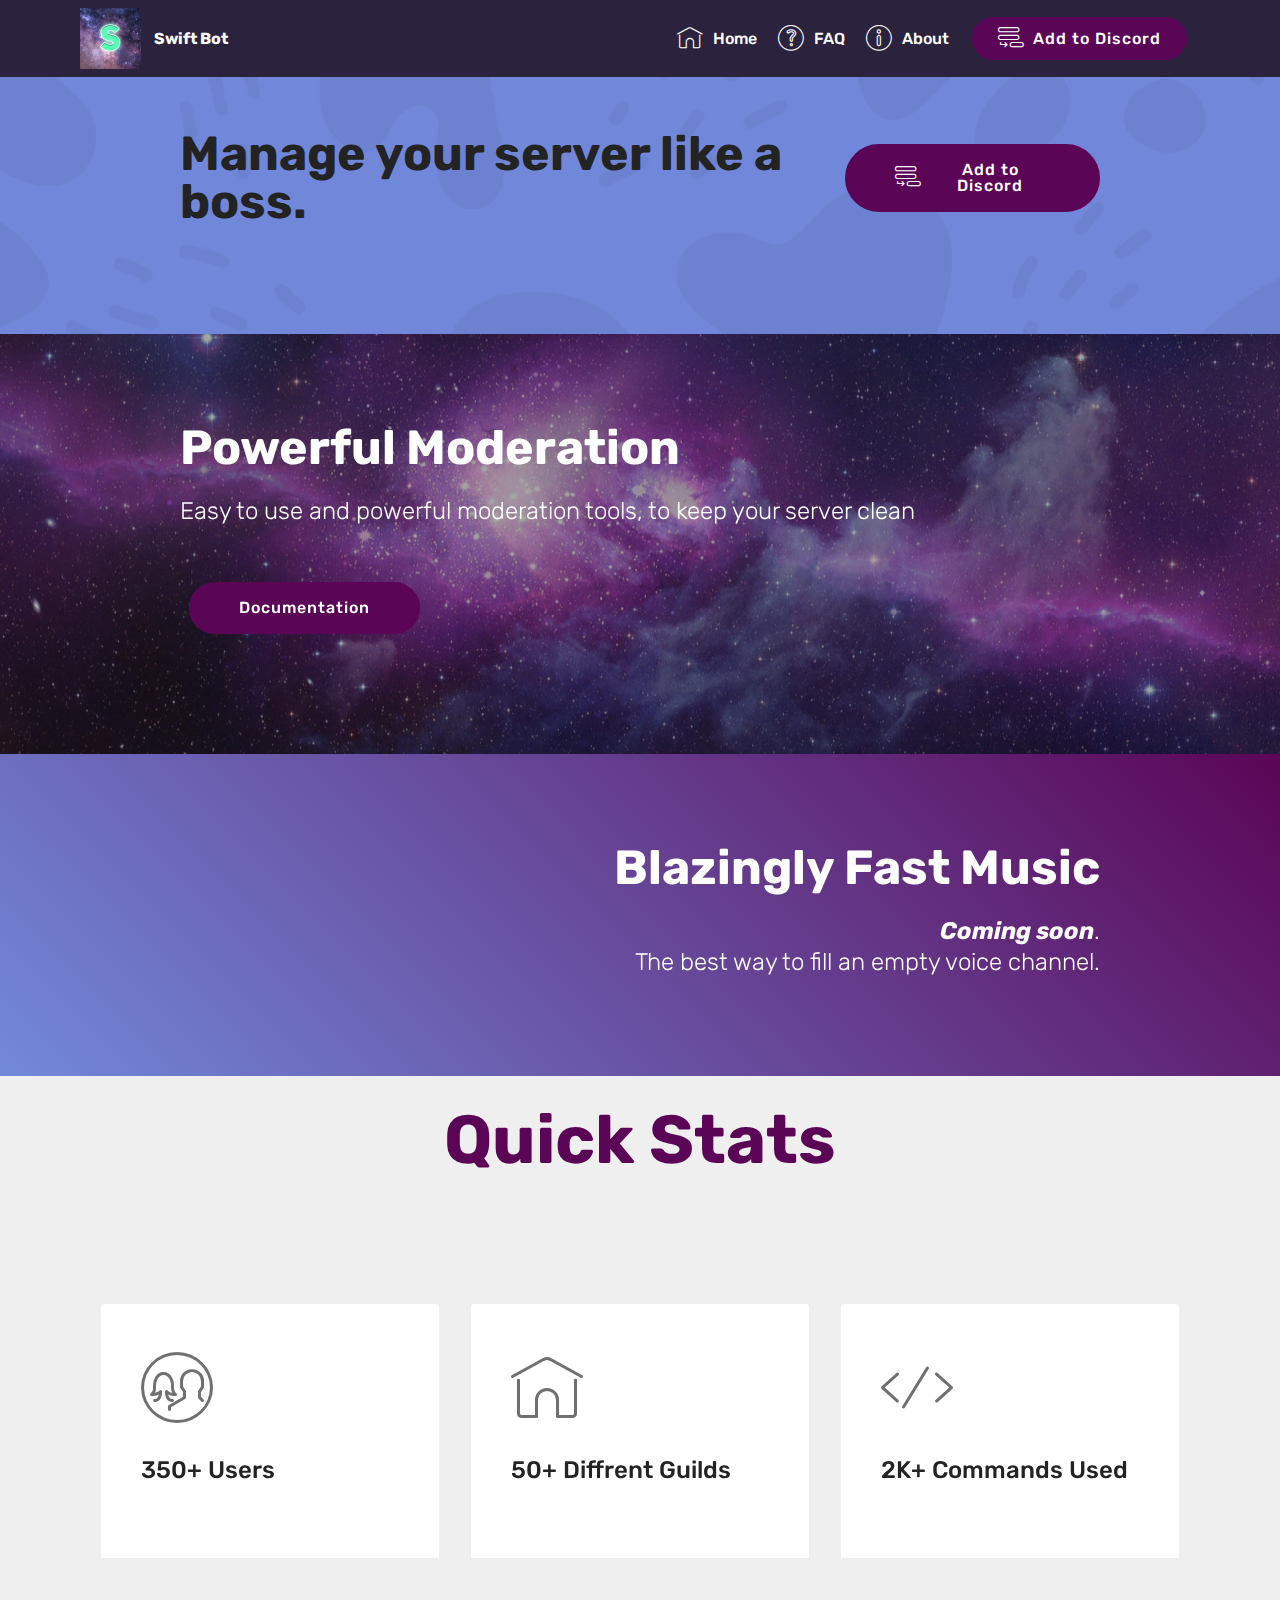
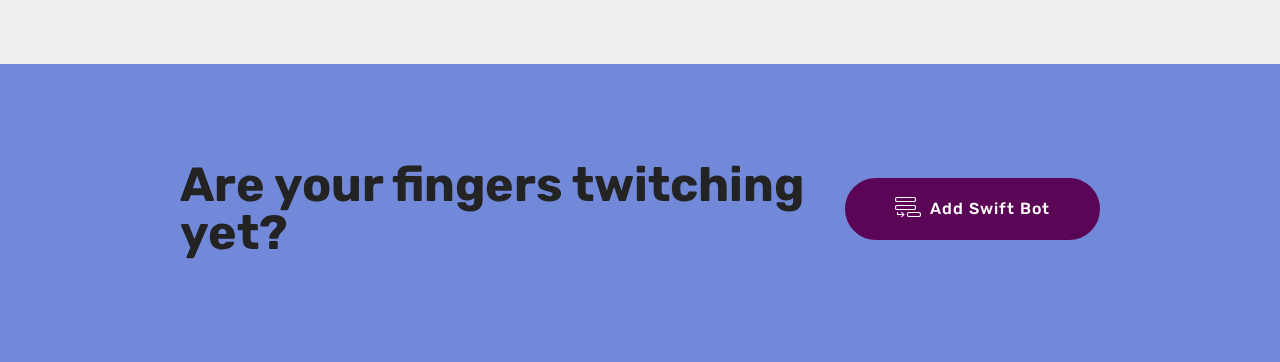
==== page1.html @ ef076cc4 "create github pages" ====
<!DOCTYPE html>
<html >
<head>
  <!-- Site made with Mobirise Website Builder v4.8.1, https://mobirise.com -->
  <meta charset="UTF-8">
  <meta http-equiv="X-UA-Compatible" content="IE=edge">
  <meta name="generator" content="Mobirise v4.8.1, mobirise.com">
  <meta name="viewport" content="width=device-width, initial-scale=1, minimum-scale=1">
  <link rel="shortcut icon" href="assets/images/swift-bot-logo-122x122.png" type="image/x-icon">
  <meta name="description" content="Site Builder Description">
  <title>About</title>
  <link rel="stylesheet" href="assets/web/assets/mobirise-icons/mobirise-icons.css">
  <link rel="stylesheet" href="assets/tether/tether.min.css">
  <link rel="stylesheet" href="assets/bootstrap/css/bootstrap.min.css">
  <link rel="stylesheet" href="assets/bootstrap/css/bootstrap-grid.min.css">
  <link rel="stylesheet" href="assets/bootstrap/css/bootstrap-reboot.min.css">
  <link rel="stylesheet" href="assets/dropdown/css/style.css">
  <link rel="stylesheet" href="assets/theme/css/style.css">
  <link rel="stylesheet" href="assets/mobirise/css/mbr-additional.css" type="text/css">
  
  
  
</head>
<body>
  <section class="menu cid-r30dPy1ShO" once="menu" id="menu1-6">

    

    <nav class="navbar navbar-expand beta-menu navbar-dropdown align-items-center navbar-fixed-top navbar-toggleable-sm">
        <button class="navbar-toggler navbar-toggler-right" type="button" data-toggle="collapse" data-target="#navbarSupportedContent" aria-controls="navbarSupportedContent" aria-expanded="false" aria-label="Toggle navigation">
            <div class="hamburger">
                <span></span>
                <span></span>
                <span></span>
                <span></span>
            </div>
        </button>
        <div class="menu-logo">
            <div class="navbar-brand">
                <span class="navbar-logo">
                    <a href="https://mobirise.com">
                         <img src="assets/images/swift-bot-logo-122x122.png" alt="Mobirise" title="" style="height: 3.8rem;">
                    </a>
                </span>
                <span class="navbar-caption-wrap"><a class="navbar-caption text-white display-4" href="https://mobirise.com">
                        Swift Bot</a></span>
            </div>
        </div>
        <div class="collapse navbar-collapse" id="navbarSupportedContent">
            <ul class="navbar-nav nav-dropdown" data-app-modern-menu="true"><li class="nav-item">
                    <a class="nav-link link text-white display-4" href="https://mobirise.com">
                        </a>
                </li>
                <li class="nav-item">
                    <a class="nav-link link text-white display-4" href="index.html"><span class="mbri-home mbr-iconfont mbr-iconfont-btn"></span>
                        
                        Home</a>
                </li><li class="nav-item"><a class="nav-link link text-white display-4" href="page2.html"><span class="mbri-question mbr-iconfont mbr-iconfont-btn"></span>FAQ</a></li><li class="nav-item"><a class="nav-link link text-white display-4" href="page1.html"><span class="mbri-info mbr-iconfont mbr-iconfont-btn"></span>About</a></li></ul>
            <div class="navbar-buttons mbr-section-btn"><a class="btn btn-sm btn-primary display-4" href="https://discordapp.com/api/oauth2/authorize?client_id=463547723296014337&permissions=8&scope=bot" target="_blank"><span class="mbri-add-submenu mbr-iconfont mbr-iconfont-btn"></span>
                    
                    Add to Discord</a></div>
        </div>
    </nav>
</section>

<section class="engine"><a href="https://mobiri.se/v">free html templates</a></section><section class="mbr-section info1 cid-r30l1NylQ8" id="info1-b">

    

    <div class="mbr-overlay" style="opacity: 0.3; background-color: rgb(114, 137, 218);">
    </div>
    <div class="container">
        <div class="row justify-content-center content-row">
            <div class="media-container-column title col-12 col-lg-7 col-md-6">
                
                <h2 class="align-left mbr-bold mbr-fonts-style display-2">
                    Manage your server like a boss.</h2>
            </div>
            <div class="media-container-column col-12 col-lg-3 col-md-4">
                <div class="mbr-section-btn align-right py-4"><a class="btn btn-primary display-4" href="https://mobirise.com"><span class="mbri-add-submenu mbr-iconfont mbr-iconfont-btn"></span>Add to Discord</a></div>
            </div>
        </div>
    </div>
</section>

<section class="mbr-section info3 cid-r30pvfXToL mbr-parallax-background" id="info3-c">

    

    <div class="mbr-overlay" style="opacity: 0.4; background-color: rgb(35, 35, 35);">
    </div>

    <div class="container">
        <div class="row justify-content-center">
            <div class="media-container-column title col-12 col-md-10">
                <h2 class="align-left mbr-bold mbr-white pb-3 mbr-fonts-style display-2">
                    Powerful Moderation</h2>
                <h3 class="mbr-section-subtitle align-left mbr-light mbr-white pb-3 mbr-fonts-style display-5">
                    Easy to use and powerful moderation tools, to keep your server clean</h3>
                
                <div class="mbr-section-btn align-left py-4"><a class="btn btn-primary display-4" href="https://mobirise.com">Documentation</a></div>
            </div>
        </div>
    </div>
</section>

<section class="mbr-section info2 cid-r30svWIpVz" id="info2-d">

    

    

    <div class="container">
        <div class="row main justify-content-center">
            <div class="media-container-column col-12 col-lg-3 col-md-4">
                
            </div>
            <div class="media-container-column title col-12 col-lg-7 col-md-6">
                <h2 class="align-right mbr-bold mbr-white pb-3 mbr-fonts-style display-2">Blazingly Fast Music</h2>
                <h3 class="mbr-section-subtitle align-right mbr-light mbr-white mbr-fonts-style display-5"><strong><em>
                    Coming soon</em></strong>.<br>The best way to fill an empty voice channel.</h3>
            </div>
        </div>
    </div>
</section>

<section class="mbr-section content5 cid-r30uJOJ1e0" id="content5-h">

    

    

    <div class="container">
        <div class="media-container-row">
            <div class="title col-12 col-md-8">
                <h2 class="align-center mbr-bold mbr-white pb-3 mbr-fonts-style display-1">
                    Quick Stats</h2>
                
                
                
            </div>
        </div>
    </div>
</section>

<section class="features6 cid-r30tSLEzQP" id="features6-f">
    
    

    
    <div class="container">
        <div class="media-container-row">

            <div class="card p-3 col-12 col-md-6 col-lg-4">
                <div class="card-img pb-3">
                    <span class="mbr-iconfont mbri-users"></span>
                </div>
                <div class="card-box">
                    <h4 class="card-title py-3 mbr-fonts-style display-5">350+ Users</h4>
                    
                </div>
            </div>

            <div class="card p-3 col-12 col-md-6 col-lg-4">
                <div class="card-img pb-3">
                    <span class="mbr-iconfont mbri-home"></span>
                </div>
                <div class="card-box">
                    <h4 class="card-title py-3 mbr-fonts-style display-5">50+ Diffrent Guilds</h4>
                    
                </div>
            </div>

            <div class="card p-3 col-12 col-md-6 col-lg-4">
                <div class="card-img pb-3">
                    <span class="mbr-iconfont mbri-code"></span>
                </div>
                <div class="card-box">
                    <h4 class="card-title py-3 mbr-fonts-style display-5">2K+ Commands Used</h4>
                    
                </div>
            </div>

            

        </div>

    </div>

</section>

<section class="mbr-section info1 cid-r30vgVQHKu" id="info1-i">

    

    
    <div class="container">
        <div class="row justify-content-center content-row">
            <div class="media-container-column title col-12 col-lg-7 col-md-6">
                
                <h2 class="align-left mbr-bold mbr-fonts-style display-2">Are your fingers twitching yet?</h2>
            </div>
            <div class="media-container-column col-12 col-lg-3 col-md-4">
                <div class="mbr-section-btn align-right py-4"><a class="btn btn-primary display-4" href="https://mobirise.com"><span class="mbri-add-submenu mbr-iconfont mbr-iconfont-btn"></span>Add Swift Bot</a></div>
            </div>
        </div>
    </div>
</section>


  <script src="assets/web/assets/jquery/jquery.min.js"></script>
  <script src="assets/popper/popper.min.js"></script>
  <script src="assets/tether/tether.min.js"></script>
  <script src="assets/bootstrap/js/bootstrap.min.js"></script>
  <script src="assets/smoothscroll/smooth-scroll.js"></script>
  <script src="assets/dropdown/js/script.min.js"></script>
  <script src="assets/touchswipe/jquery.touch-swipe.min.js"></script>
  <script src="assets/parallax/jarallax.min.js"></script>
  <script src="assets/theme/js/script.js"></script>
  
  
</body>
</html>
---- assets/web/assets/mobirise-icons/mobirise-icons.css ----
@font-face {
  font-family: 'MobiriseIcons';
  src:  url('mobirise-icons.eot?spat4u');
  src:  url('mobirise-icons.eot?spat4u#iefix') format('embedded-opentype'),
    url('mobirise-icons.ttf?spat4u') format('truetype'),
    url('mobirise-icons.woff?spat4u') format('woff'),
    url('mobirise-icons.svg?spat4u#MobiriseIcons') format('svg');
  font-weight: normal;
  font-style: normal;
}

[class^="mbri-"], [class*=" mbri-"] {
  /* use !important to prevent issues with browser extensions that change fonts */
  font-family: MobiriseIcons !important;
  speak: none;
  font-style: normal;
  font-weight: normal;
  font-variant: normal;
  text-transform: none;
  line-height: 1;

  /* Better Font Rendering =========== */
  -webkit-font-smoothing: antialiased;
  -moz-osx-font-smoothing: grayscale;
}

.mbri-add-submenu:before {
  content: "\e900";
}
.mbri-alert:before {
  content: "\e901";
}
.mbri-align-center:before {
  content: "\e902";
}
.mbri-align-justify:before {
  content: "\e903";
}
.mbri-align-left:before {
  content: "\e904";
}
.mbri-align-right:before {
  content: "\e905";
}
.mbri-android:before {
  content: "\e906";
}
.mbri-apple:before {
  content: "\e907";
}
.mbri-arrow-down:before {
  content: "\e908";
}
.mbri-arrow-next:before {
  content: "\e909";
}
.mbri-arrow-prev:before {
  content: "\e90a";
}
.mbri-arrow-up:before {
  content: "\e90b";
}
.mbri-bold:before {
  content: "\e90c";
}
.mbri-bookmark:before {
  content: "\e90d";
}
.mbri-bootstrap:before {
  content: "\e90e";
}
.mbri-briefcase:before {
  content: "\e90f";
}
.mbri-browse:before {
  content: "\e910";
}
.mbri-bulleted-list:before {
  content: "\e911";
}
.mbri-calendar:before {
  content: "\e912";
}
.mbri-camera:before {
  content: "\e913";
}
.mbri-cart-add:before {
  content: "\e914";
}
.mbri-cart-full:before {
  content: "\e915";
}
.mbri-cash:before {
  content: "\e916";
}
.mbri-change-style:before {
  content: "\e917";
}
.mbri-chat:before {
  content: "\e918";
}
.mbri-clock:before {
  content: "\e919";
}
.mbri-close:before {
  content: "\e91a";
}
.mbri-cloud:before {
  content: "\e91b";
}
.mbri-code:before {
  content: "\e91c";
}
.mbri-contact-form:before {
  content: "\e91d";
}
.mbri-credit-card:before {
  content: "\e91e";
}
.mbri-cursor-click:before {
  content: "\e91f";
}
.mbri-cust-feedback:before {
  content: "\e920";
}
.mbri-database:before {
  content: "\e921";
}
.mbri-delivery:before {
  content: "\e922";
}
.mbri-desktop:before {
  content: "\e923";
}
.mbri-devices:before {
  content: "\e924";
}
.mbri-down:before {
  content: "\e925";
}
.mbri-download:before {
  content: "\e989";
}
.mbri-drag-n-drop:before {
  content: "\e927";
}
.mbri-drag-n-drop2:before {
  content: "\e928";
}
.mbri-edit:before {
  content: "\e929";
}
.mbri-edit2:before {
  content: "\e92a";
}
.mbri-error:before {
  content: "\e92b";
}
.mbri-extension:before {
  content: "\e92c";
}
.mbri-features:before {
  content: "\e92d";
}
.mbri-file:before {
  content: "\e92e";
}
.mbri-flag:before {
  content: "\e92f";
}
.mbri-folder:before {
  content: "\e930";
}
.mbri-gift:before {
  content: "\e931";
}
.mbri-github:before {
  content: "\e932";
}
.mbri-globe:before {
  content: "\e933";
}
.mbri-globe-2:before {
  content: "\e934";
}
.mbri-growing-chart:before {
  content: "\e935";
}
.mbri-hearth:before {
  content: "\e936";
}
.mbri-help:before {
  content: "\e937";
}
.mbri-home:before {
  content: "\e938";
}
.mbri-hot-cup:before {
  content: "\e939";
}
.mbri-idea:before {
  content: "\e93a";
}
.mbri-image-gallery:before {
  content: "\e93b";
}
.mbri-image-slider:before {
  content: "\e93c";
}
.mbri-info:before {
  content: "\e93d";
}
.mbri-italic:before {
  content: "\e93e";
}
.mbri-key:before {
  content: "\e93f";
}
.mbri-laptop:before {
  content: "\e940";
}
.mbri-layers:before {
  content: "\e941";
}
.mbri-left-right:before {
  content: "\e942";
}
.mbri-left:before {
  content: "\e943";
}
.mbri-letter:before {
  content: "\e944";
}
.mbri-like:before {
  content: "\e945";
}
.mbri-link:before {
  content: "\e946";
}
.mbri-lock:before {
  content: "\e947";
}
.mbri-login:before {
  content: "\e948";
}
.mbri-logout:before {
  content: "\e949";
}
.mbri-magic-stick:before {
  content: "\e94a";
}
.mbri-map-pin:before {
  content: "\e94b";
}
.mbri-menu:before {
  content: "\e94c";
}
.mbri-mobile:before {
  content: "\e94d";
}
.mbri-mobile2:before {
  content: "\e94e";
}
.mbri-mobirise:before {
  content: "\e94f";
}
.mbri-more-horizontal:before {
  content: "\e950";
}
.mbri-more-vertical:before {
  content: "\e951";
}
.mbri-music:before {
  content: "\e952";
}
.mbri-new-file:before {
  content: "\e953";
}
.mbri-numbered-list:before {
  content: "\e954";
}
.mbri-opened-folder:before {
  content: "\e955";
}
.mbri-pages:before {
  content: "\e956";
}
.mbri-paper-plane:before {
  content: "\e957";
}
.mbri-paperclip:before {
  content: "\e958";
}
.mbri-photo:before {
  content: "\e959";
}
.mbri-photos:before {
  content: "\e95a";
}
.mbri-pin:before {
  content: "\e95b";
}
.mbri-play:before {
  content: "\e95c";
}
.mbri-plus:before {
  content: "\e95d";
}
.mbri-preview:before {
  content: "\e95e";
}
.mbri-print:before {
  content: "\e95f";
}
.mbri-protect:before {
  content: "\e960";
}
.mbri-question:before {
  content: "\e961";
}
.mbri-quote-left:before {
  content: "\e962";
}
.mbri-quote-right:before {
  content: "\e963";
}
.mbri-refresh:before {
  content: "\e964";
}
.mbri-responsive:before {
  content: "\e965";
}
.mbri-right:before {
  content: "\e966";
}
.mbri-rocket:before {
  content: "\e967";
}
.mbri-sad-face:before {
  content: "\e968";
}
.mbri-sale:before {
  content: "\e969";
}
.mbri-save:before {
  content: "\e96a";
}
.mbri-search:before {
  content: "\e96b";
}
.mbri-setting:before {
  content: "\e96c";
}
.mbri-setting2:before {
  content: "\e96d";
}
.mbri-setting3:before {
  content: "\e96e";
}
.mbri-share:before {
  content: "\e96f";
}
.mbri-shopping-bag:before {
  content: "\e970";
}
.mbri-shopping-basket:before {
  content: "\e971";
}
.mbri-shopping-cart:before {
  content: "\e972";
}
.mbri-sites:before {
  content: "\e973";
}
.mbri-smile-face:before {
  content: "\e974";
}
.mbri-speed:before {
  content: "\e975";
}
.mbri-star:before {
  content: "\e976";
}
.mbri-success:before {
  content: "\e977";
}
.mbri-sun:before {
  content: "\e978";
}
.mbri-sun2:before {
  content: "\e979";
}
.mbri-tablet:before {
  content: "\e97a";
}
.mbri-tablet-vertical:before {
  content: "\e97b";
}
.mbri-target:before {
  content: "\e97c";
}
.mbri-timer:before {
  content: "\e97d";
}
.mbri-to-ftp:before {
  content: "\e97e";
}
.mbri-to-local-drive:before {
  content: "\e97f";
}
.mbri-touch-swipe:before {
  content: "\e980";
}
.mbri-touch:before {
  content: "\e981";
}
.mbri-trash:before {
  content: "\e982";
}
.mbri-underline:before {
  content: "\e983";
}
.mbri-unlink:before {
  content: "\e984";
}
.mbri-unlock:before {
  content: "\e985";
}
.mbri-up-down:before {
  content: "\e986";
}
.mbri-up:before {
  content: "\e987";
}
.mbri-update:before {
  content: "\e988";
}
.mbri-upload:before {
 content: "\e926"; 
}
.mbri-user:before {
  content: "\e98a";
}
.mbri-user2:before {
  content: "\e98b";
}
.mbri-users:before {
  content: "\e98c";
}
.mbri-video:before {
  content: "\e98d";
}
.mbri-video-play:before {
  content: "\e98e";
}
.mbri-watch:before {
  content: "\e98f";
}
.mbri-website-theme:before {
  content: "\e990";
}
.mbri-wifi:before {
  content: "\e991";
}
.mbri-windows:before {
  content: "\e992";
}
.mbri-zoom-out:before {
  content: "\e993";
}
.mbri-redo:before {
  content: "\e994";
}
.mbri-undo:before {
  content: "\e995";
}
---- assets/dropdown/css/style.css ----
.navbar-dropdown {
  left: 0;
  padding: 0;
  position: absolute;
  right: 0;
  top: 0;
  transition: all 0.45s ease;
  z-index: 1030;
  background: #282828; }
  .navbar-dropdown .navbar-logo {
    margin-right: 0.8rem;
    transition: margin 0.3s ease-in-out;
    vertical-align: middle; }
    .navbar-dropdown .navbar-logo img {
      height: 3.125rem;
      transition: all 0.3s ease-in-out; }
    .navbar-dropdown .navbar-logo.mbr-iconfont {
      font-size: 3.125rem;
      line-height: 3.125rem; }
  .navbar-dropdown .navbar-caption {
    font-weight: 700;
    white-space: normal;
    vertical-align: -4px;
    line-height: 3.125rem !important; }
    .navbar-dropdown .navbar-caption, .navbar-dropdown .navbar-caption:hover {
      color: inherit;
      text-decoration: none; }
  .navbar-dropdown .mbr-iconfont + .navbar-caption {
    vertical-align: -1px; }
  .navbar-dropdown.navbar-fixed-top {
    position: fixed; }
  .navbar-dropdown .navbar-brand span {
    vertical-align: -4px; }
  .navbar-dropdown.bg-color.transparent {
    background: none; }
  .navbar-dropdown.navbar-short .navbar-brand {
    padding: 0.625rem 0; }
    .navbar-dropdown.navbar-short .navbar-brand span {
      vertical-align: -1px; }
  .navbar-dropdown.navbar-short .navbar-caption {
    line-height: 2.375rem !important;
    vertical-align: -2px; }
  .navbar-dropdown.navbar-short .navbar-logo {
    margin-right: 0.5rem; }
    .navbar-dropdown.navbar-short .navbar-logo img {
      height: 2.375rem; }
    .navbar-dropdown.navbar-short .navbar-logo.mbr-iconfont {
      font-size: 2.375rem;
      line-height: 2.375rem; }
  .navbar-dropdown.navbar-short .mbr-table-cell {
    height: 3.625rem; }
  .navbar-dropdown .navbar-close {
    left: 0.6875rem;
    position: fixed;
    top: 0.75rem;
    z-index: 1000; }
  .navbar-dropdown .hamburger-icon {
    content: "";
    display: inline-block;
    vertical-align: middle;
    width: 16px;
    -webkit-box-shadow: 0 -6px 0 1px #282828,0 0 0 1px #282828,0 6px 0 1px #282828;
    -moz-box-shadow: 0 -6px 0 1px #282828,0 0 0 1px #282828,0 6px 0 1px #282828;
    box-shadow: 0 -6px 0 1px #282828,0 0 0 1px #282828,0 6px 0 1px #282828; }

.dropdown-menu .dropdown-toggle[data-toggle="dropdown-submenu"]::after {
  border-bottom: 0.35em solid transparent;
  border-left: 0.35em solid;
  border-right: 0;
  border-top: 0.35em solid transparent;
  margin-left: 0.3rem; }

.dropdown-menu .dropdown-item:focus {
  outline: 0; }

.nav-dropdown {
  font-size: 0.75rem;
  font-weight: 500;
  height: auto !important; }
  .nav-dropdown .nav-btn {
    padding-left: 1rem; }
  .nav-dropdown .link {
    margin: .667em 1.667em;
    font-weight: 500;
    padding: 0;
    transition: color .2s ease-in-out; }
    .nav-dropdown .link.dropdown-toggle {
      margin-right: 2.583em; }
      .nav-dropdown .link.dropdown-toggle::after {
        margin-left: .25rem;
        border-top: 0.35em solid;
        border-right: 0.35em solid transparent;
        border-left: 0.35em solid transparent;
        border-bottom: 0; }
      .nav-dropdown .link.dropdown-toggle[aria-expanded="true"] {
        margin: 0;
        padding: 0.667em 3.263em  0.667em 1.667em; }
  .nav-dropdown .link::after,
  .nav-dropdown .dropdown-item::after {
    color: inherit; }
  .nav-dropdown .btn {
    font-size: 0.75rem;
    font-weight: 700;
    letter-spacing: 0;
    margin-bottom: 0;
    padding-left: 1.25rem;
    padding-right: 1.25rem; }
  .nav-dropdown .dropdown-menu {
    border-radius: 0;
    border: 0;
    left: 0;
    margin: 0;
    padding-bottom: 1.25rem;
    padding-top: 1.25rem;
    position: relative; }
  .nav-dropdown .dropdown-submenu {
    margin-left: 0.125rem;
    top: 0; }
  .nav-dropdown .dropdown-item {
    font-weight: 500;
    line-height: 2;
    padding: 0.3846em 4.615em 0.3846em 1.5385em;
    position: relative;
    transition: color .2s ease-in-out, background-color .2s ease-in-out; }
    .nav-dropdown .dropdown-item::after {
      margin-top: -0.3077em;
      position: absolute;
      right: 1.1538em;
      top: 50%; }
    .nav-dropdown .dropdown-item:focus, .nav-dropdown .dropdown-item:hover {
      background: none; }

@media (max-width: 767px) {
  .nav-dropdown.navbar-toggleable-sm {
    bottom: 0;
    display: none;
    left: 0;
    overflow-x: hidden;
    position: fixed;
    top: 0;
    transform: translateX(-100%);
    -ms-transform: translateX(-100%);
    -webkit-transform: translateX(-100%);
    width: 18.75rem;
    z-index: 999; } }
.nav-dropdown.navbar-toggleable-xl {
  bottom: 0;
  display: none;
  left: 0;
  overflow-x: hidden;
  position: fixed;
  top: 0;
  transform: translateX(-100%);
  -ms-transform: translateX(-100%);
  -webkit-transform: translateX(-100%);
  width: 18.75rem;
  z-index: 999; }

.nav-dropdown-sm {
  display: block !important;
  overflow-x: hidden;
  overflow: auto;
  padding-top: 3.875rem; }
  .nav-dropdown-sm::after {
    content: "";
    display: block;
    height: 3rem;
    width: 100%; }
  .nav-dropdown-sm.collapse.in ~ .navbar-close {
    display: block !important; }
  .nav-dropdown-sm.collapsing, .nav-dropdown-sm.collapse.in {
    transform: translateX(0);
    -ms-transform: translateX(0);
    -webkit-transform: translateX(0);
    transition: all 0.25s ease-out;
    -webkit-transition: all 0.25s ease-out;
    background: #282828; }
  .nav-dropdown-sm.collapsing[aria-expanded="false"] {
    transform: translateX(-100%);
    -ms-transform: translateX(-100%);
    -webkit-transform: translateX(-100%); }
  .nav-dropdown-sm .nav-item {
    display: block;
    margin-left: 0 !important;
    padding-left: 0; }
  .nav-dropdown-sm .link,
  .nav-dropdown-sm .dropdown-item {
    border-top: 1px dotted rgba(255, 255, 255, 0.1);
    font-size: 0.8125rem;
    line-height: 1.6;
    margin: 0 !important;
    padding: 0.875rem 2.4rem 0.875rem 1.5625rem !important;
    position: relative;
    white-space: normal; }
    .nav-dropdown-sm .link:focus, .nav-dropdown-sm .link:hover,
    .nav-dropdown-sm .dropdown-item:focus,
    .nav-dropdown-sm .dropdown-item:hover {
      background: rgba(0, 0, 0, 0.2) !important;
      color: #c0a375; }
  .nav-dropdown-sm .nav-btn {
    position: relative;
    padding: 1.5625rem 1.5625rem 0 1.5625rem; }
    .nav-dropdown-sm .nav-btn::before {
      border-top: 1px dotted rgba(255, 255, 255, 0.1);
      content: "";
      left: 0;
      position: absolute;
      top: 0;
      width: 100%; }
    .nav-dropdown-sm .nav-btn + .nav-btn {
      padding-top: 0.625rem; }
      .nav-dropdown-sm .nav-btn + .nav-btn::before {
        display: none; }
  .nav-dropdown-sm .btn {
    padding: 0.625rem 0; }
  .nav-dropdown-sm .dropdown-toggle[data-toggle="dropdown-submenu"]::after {
    margin-left: .25rem;
    border-top: 0.35em solid;
    border-right: 0.35em solid transparent;
    border-left: 0.35em solid transparent;
    border-bottom: 0; }
  .nav-dropdown-sm .dropdown-toggle[data-toggle="dropdown-submenu"][aria-expanded="true"]::after {
    border-top: 0;
    border-right: 0.35em solid transparent;
    border-left: 0.35em solid transparent;
    border-bottom: 0.35em solid; }
  .nav-dropdown-sm .dropdown-menu {
    margin: 0;
    padding: 0;
    position: relative;
    top: 0;
    left: 0;
    width: 100%;
    border: 0;
    float: none;
    border-radius: 0;
    background: none; }
  .nav-dropdown-sm .dropdown-submenu {
    left: 100%;
    margin-left: 0.125rem;
    margin-top: -1.25rem;
    top: 0; }

.navbar-toggleable-sm .nav-dropdown .dropdown-menu {
  position: absolute; }

.navbar-toggleable-sm .nav-dropdown .dropdown-submenu {
  left: 100%;
  margin-left: 0.125rem;
  margin-top: -1.25rem;
  top: 0; }

.navbar-toggleable-sm.opened .nav-dropdown .dropdown-menu {
  position: relative; }

.navbar-toggleable-sm.opened .nav-dropdown .dropdown-submenu {
  left: 0;
  margin-left: 00rem;
  margin-top: 0rem;
  top: 0; }

.is-builder .nav-dropdown.collapsing {
  transition: none !important; }

/*# sourceMappingURL=style.css.map */
---- assets/theme/css/style.css ----
/*!
 * Mobirise v4 theme (https://mobirise.com/)
 * Copyright 2017 Mobirise
 */
section {
  background-color: #eeeeee; }

section,
.container,
.container-fluid {
  position: relative;
  word-wrap: break-word; }

a.mbr-iconfont:hover {
  text-decoration: none; }

.article .lead p, .article .lead ul, .article .lead ol, .article .lead pre, .article .lead blockquote {
  margin-bottom: 0; }

a {
  font-style: normal;
  font-weight: 400;
  cursor: pointer; }
  a, a:hover {
    text-decoration: none; }

figure {
  margin-bottom: 0; }

body {
  color: #232323; }

h1, h2, h3, h4, h5, h6,
.h1, .h2, .h3, .h4, .h5, .h6,
.display-1, .display-2, .display-3, .display-4 {
  line-height: 1;
  word-break: break-word;
  word-wrap: break-word; }

b, strong {
  font-weight: bold; }

blockquote {
  padding: 10px 0 10px 20px;
  position: relative;
  border-left: 2px solid;
  border-color: #ff3366; }

input:-webkit-autofill, input:-webkit-autofill:hover, input:-webkit-autofill:focus, input:-webkit-autofill:active {
  transition-delay: 9999s;
  transition-property: background-color, color; }

textarea[type="hidden"] {
  display: none; }

body {
  position: relative; }

section {
  background-position: 50% 50%;
  background-repeat: no-repeat;
  background-size: cover; }
  section .mbr-background-video,
  section .mbr-background-video-preview {
    position: absolute;
    bottom: 0;
    left: 0;
    right: 0;
    top: 0; }

.hidden {
  visibility: hidden; }

.mbr-z-index20 {
  z-index: 20; }

/*! Base colors */
.mbr-white {
  color: #ffffff; }

.mbr-black {
  color: #000000; }

.mbr-bg-white {
  background-color: #ffffff; }

.mbr-bg-black {
  background-color: #000000; }

/*! Text-aligns */
.align-left {
  text-align: left; }

.align-center {
  text-align: center; }

.align-right {
  text-align: right; }

@media (max-width: 767px) {
  .align-left, .align-center, .align-right, .mbr-section-btn, .mbr-section-title {
    text-align: center; } }
/*! Font-weight  */
.mbr-light {
  font-weight: 300; }

.mbr-regular {
  font-weight: 400; }

.mbr-semibold {
  font-weight: 500; }

.mbr-bold {
  font-weight: 700; }

/*! Media  */
.media-size-item {
  -webkit-flex: 1 1 auto;
  -moz-flex: 1 1 auto;
  -ms-flex: 1 1 auto;
  -o-flex: 1 1 auto;
  flex: 1 1 auto; }

.media-content {
  -webkit-flex-basis: 100%;
  flex-basis: 100%; }

.media-container-row {
  display: -ms-flexbox;
  display: -webkit-flex;
  display: flex;
  -webkit-flex-direction: row;
  -ms-flex-direction: row;
  flex-direction: row;
  -webkit-flex-wrap: wrap;
  -ms-flex-wrap: wrap;
  flex-wrap: wrap;
  -webkit-justify-content: center;
  -ms-flex-pack: center;
  justify-content: center;
  -webkit-align-content: center;
  -ms-flex-line-pack: center;
  align-content: center;
  -webkit-align-items: start;
  -ms-flex-align: start;
  align-items: start; }
  .media-container-row .media-size-item {
    width: 400px; }

.media-container-column {
  display: -ms-flexbox;
  display: -webkit-flex;
  display: flex;
  -webkit-flex-direction: column;
  -ms-flex-direction: column;
  flex-direction: column;
  -webkit-flex-wrap: wrap;
  -ms-flex-wrap: wrap;
  flex-wrap: wrap;
  -webkit-justify-content: center;
  -ms-flex-pack: center;
  justify-content: center;
  -webkit-align-content: center;
  -ms-flex-line-pack: center;
  align-content: center;
  -webkit-align-items: stretch;
  -ms-flex-align: stretch;
  align-items: stretch; }
  .media-container-column > * {
    width: 100%; }

@media (min-width: 992px) {
  .media-container-row {
    -webkit-flex-wrap: nowrap;
    -ms-flex-wrap: nowrap;
    flex-wrap: nowrap; } }
figure {
  overflow: hidden; }

figure[mbr-media-size] {
  transition: width 0.1s; }

.mbr-figure img, .mbr-figure iframe {
  display: block;
  width: 100%; }

.card {
  background-color: transparent;
  border: none; }

.card-img {
  text-align: center;
  flex-shrink: 0; }

.media {
  max-width: 100%;
  margin: 0 auto; }

.mbr-figure {
  -ms-flex-item-align: center;
  -ms-grid-row-align: center;
  -webkit-align-self: center;
  align-self: center; }

.media-container > div {
  max-width: 100%; }

.mbr-figure img, .card-img img {
  width: 100%; }

@media (max-width: 991px) {
  .media-size-item {
    width: auto !important; }

  .media {
    width: auto; }

  .mbr-figure {
    width: 100% !important; } }
/*! Buttons */
.mbr-section-btn {
  margin-left: -.25rem;
  margin-right: -.25rem;
  font-size: 0; }

nav .mbr-section-btn {
  margin-left: 0rem;
  margin-right: 0rem; }

/*! Btn icon margin */
.btn .mbr-iconfont, .btn.btn-sm .mbr-iconfont {
  cursor: pointer;
  margin-right: 0.5rem; }

.btn.btn-md .mbr-iconfont, .btn.btn-md .mbr-iconfont {
  margin-right: 0.8rem; }

.mbr-regular {
  font-weight: 400; }

.mbr-semibold {
  font-weight: 500; }

.mbr-bold {
  font-weight: 700; }

[type="submit"] {
  -webkit-appearance: none; }

/*! Full-screen */
.mbr-fullscreen .mbr-overlay {
  min-height: 100vh; }

.mbr-fullscreen {
  display: flex;
  display: -webkit-flex;
  display: -moz-flex;
  display: -ms-flex;
  display: -o-flex;
  align-items: center;
  -webkit-align-items: center;
  min-height: 100vh;
  padding-top: 3rem;
  padding-bottom: 3rem; }

/*! Map */
.map {
  height: 25rem;
  position: relative; }
  .map iframe {
    width: 100%;
    height: 100%; }

/* Form */
.form-asterisk {
  font-family: initial;
  position: absolute;
  top: -2px;
  font-weight: normal; }

/*! Scroll to top arrow */
.mbr-arrow-up {
  bottom: 25px;
  right: 90px;
  position: fixed;
  text-align: right;
  z-index: 5000;
  color: #ffffff;
  font-size: 32px;
  transform: rotate(180deg);
  -webkit-transform: rotate(180deg); }

.mbr-arrow-up a {
  background: rgba(0, 0, 0, 0.2);
  border-radius: 3px;
  color: #fff;
  display: inline-block;
  height: 60px;
  width: 60px;
  outline-style: none !important;
  position: relative;
  text-decoration: none;
  transition: all .3s ease-in-out;
  cursor: pointer;
  text-align: center; }
  .mbr-arrow-up a:hover {
    background-color: rgba(0, 0, 0, 0.4); }
  .mbr-arrow-up a i {
    line-height: 60px; }

.mbr-arrow-up-icon {
  display: block;
  color: #fff; }

.mbr-arrow-up-icon::before {
  content: "\203a";
  display: inline-block;
  font-family: serif;
  font-size: 32px;
  line-height: 1;
  font-style: normal;
  position: relative;
  top: 6px;
  left: -4px;
  -webkit-transform: rotate(-90deg);
  transform: rotate(-90deg); }

/*! Arrow Down */
.mbr-arrow {
  position: absolute;
  bottom: 45px;
  left: 50%;
  width: 60px;
  height: 60px;
  cursor: pointer;
  background-color: rgba(80, 80, 80, 0.5);
  border-radius: 50%;
  -webkit-transform: translateX(-50%);
  transform: translateX(-50%); }
  .mbr-arrow > a {
    display: inline-block;
    text-decoration: none;
    outline-style: none;
    -webkit-animation: arrowdown 1.7s ease-in-out infinite;
    animation: arrowdown 1.7s ease-in-out infinite; }
    .mbr-arrow > a > i {
      position: absolute;
      top: -2px;
      left: 15px;
      font-size: 2rem; }

@keyframes arrowdown {
  0% {
    transform: translateY(0px);
    -webkit-transform: translateY(0px); }
  50% {
    transform: translateY(-5px);
    -webkit-transform: translateY(-5px); }
  100% {
    transform: translateY(0px);
    -webkit-transform: translateY(0px); } }
@-webkit-keyframes arrowdown {
  0% {
    transform: translateY(0px);
    -webkit-transform: translateY(0px); }
  50% {
    transform: translateY(-5px);
    -webkit-transform: translateY(-5px); }
  100% {
    transform: translateY(0px);
    -webkit-transform: translateY(0px); } }
@media (max-width: 500px) {
  .mbr-arrow-up {
    left: 50%;
    right: auto;
    transform: translateX(-50%) rotate(180deg);
    -webkit-transform: translateX(-50%) rotate(180deg); } }
/*Gradients animation*/
@keyframes gradient-animation {
  from {
    background-position: 0% 100%;
    animation-timing-function: ease-in-out; }
  to {
    background-position: 100% 0%;
    animation-timing-function: ease-in-out; } }
@-webkit-keyframes gradient-animation {
  from {
    background-position: 0% 100%;
    animation-timing-function: ease-in-out; }
  to {
    background-position: 100% 0%;
    animation-timing-function: ease-in-out; } }
.bg-gradient {
  background-size: 200% 200%;
  animation: gradient-animation 5s infinite alternate;
  -webkit-animation: gradient-animation 5s infinite alternate; }

.menu .navbar-brand {
  display: -webkit-flex; }
  .menu .navbar-brand span {
    display: flex;
    display: -webkit-flex; }
  .menu .navbar-brand .navbar-caption-wrap {
    display: -webkit-flex; }
  .menu .navbar-brand .navbar-logo img {
    display: -webkit-flex; }
@media (min-width: 768px) and (max-width: 991px) {
  .menu .navbar-toggleable-sm .navbar-nav {
    display: -webkit-box;
    display: -webkit-flex;
    display: -ms-flexbox; } }
@media (min-width: 992px) {
  .menu .navbar-nav.nav-dropdown {
    display: -webkit-flex; }
  .menu .navbar-toggleable-sm .navbar-collapse {
    display: -webkit-flex !important; } }

/*# sourceMappingURL=style.css.map */
.engine {
	position: absolute;
	text-indent: -2400px;
	text-align: center;
	padding: 0;
	top: 0;
	left: -2400px;
}
---- assets/mobirise/css/mbr-additional.css ----
@import url(https://fonts.googleapis.com/css?family=Rubik:300,300i,400,400i,500,500i,700,700i,900,900i);





body {
  font-style: normal;
  line-height: 1.5;
}
.mbr-section-title {
  font-style: normal;
  line-height: 1.2;
}
.mbr-section-subtitle {
  line-height: 1.3;
}
.mbr-text {
  font-style: normal;
  line-height: 1.6;
}
.display-1 {
  font-family: 'Rubik', sans-serif;
  font-size: 4.25rem;
}
.display-1 > .mbr-iconfont {
  font-size: 6.8rem;
}
.display-2 {
  font-family: 'Rubik', sans-serif;
  font-size: 3rem;
}
.display-2 > .mbr-iconfont {
  font-size: 4.8rem;
}
.display-4 {
  font-family: 'Rubik', sans-serif;
  font-size: 1rem;
}
.display-4 > .mbr-iconfont {
  font-size: 1.6rem;
}
.display-5 {
  font-family: 'Rubik', sans-serif;
  font-size: 1.5rem;
}
.display-5 > .mbr-iconfont {
  font-size: 2.4rem;
}
.display-7 {
  font-family: 'Rubik', sans-serif;
  font-size: 1rem;
}
.display-7 > .mbr-iconfont {
  font-size: 1.6rem;
}
/* ---- Fluid typography for mobile devices ---- */
/* 1.4 - font scale ratio ( bootstrap == 1.42857 ) */
/* 100vw - current viewport width */
/* (48 - 20)  48 == 48rem == 768px, 20 == 20rem == 320px(minimal supported viewport) */
/* 0.65 - min scale variable, may vary */
@media (max-width: 768px) {
  .display-1 {
    font-size: 3.4rem;
    font-size: calc( 2.1374999999999997rem + (4.25 - 2.1374999999999997) * ((100vw - 20rem) / (48 - 20)));
    line-height: calc( 1.4 * (2.1374999999999997rem + (4.25 - 2.1374999999999997) * ((100vw - 20rem) / (48 - 20))));
  }
  .display-2 {
    font-size: 2.4rem;
    font-size: calc( 1.7rem + (3 - 1.7) * ((100vw - 20rem) / (48 - 20)));
    line-height: calc( 1.4 * (1.7rem + (3 - 1.7) * ((100vw - 20rem) / (48 - 20))));
  }
  .display-4 {
    font-size: 0.8rem;
    font-size: calc( 1rem + (1 - 1) * ((100vw - 20rem) / (48 - 20)));
    line-height: calc( 1.4 * (1rem + (1 - 1) * ((100vw - 20rem) / (48 - 20))));
  }
  .display-5 {
    font-size: 1.2rem;
    font-size: calc( 1.175rem + (1.5 - 1.175) * ((100vw - 20rem) / (48 - 20)));
    line-height: calc( 1.4 * (1.175rem + (1.5 - 1.175) * ((100vw - 20rem) / (48 - 20))));
  }
}
/* Buttons */
.btn {
  font-weight: 500;
  border-width: 2px;
  font-style: normal;
  letter-spacing: 1px;
  margin: .4rem .8rem;
  white-space: normal;
  -webkit-transition: all 0.3s ease-in-out;
  -moz-transition: all 0.3s ease-in-out;
  transition: all 0.3s ease-in-out;
  padding: 1rem 3rem;
  border-radius: 3px;
  display: inline-flex;
  align-items: center;
  justify-content: center;
  word-break: break-word;
}
.btn-sm {
  font-weight: 500;
  letter-spacing: 1px;
  -webkit-transition: all 0.3s ease-in-out;
  -moz-transition: all 0.3s ease-in-out;
  transition: all 0.3s ease-in-out;
  padding: 0.6rem 1.5rem;
  border-radius: 3px;
}
.btn-md {
  font-weight: 500;
  letter-spacing: 1px;
  margin: .4rem .8rem !important;
  -webkit-transition: all 0.3s ease-in-out;
  -moz-transition: all 0.3s ease-in-out;
  transition: all 0.3s ease-in-out;
  padding: 1rem 3rem;
  border-radius: 3px;
}
.btn-lg {
  font-weight: 500;
  letter-spacing: 1px;
  margin: .4rem .8rem !important;
  -webkit-transition: all 0.3s ease-in-out;
  -moz-transition: all 0.3s ease-in-out;
  transition: all 0.3s ease-in-out;
  padding: 1.2rem 3.2rem;
  border-radius: 3px;
}
.bg-primary {
  background-color: #5b0556 !important;
}
.bg-success {
  background-color: #f7ed4a !important;
}
.bg-info {
  background-color: #82786e !important;
}
.bg-warning {
  background-color: #879a9f !important;
}
.bg-danger {
  background-color: #b1a374 !important;
}
.btn-primary,
.btn-primary:active {
  background-color: #5b0556 !important;
  border-color: #5b0556 !important;
  color: #ffffff !important;
}
.btn-primary:hover,
.btn-primary:focus,
.btn-primary.focus,
.btn-primary.active {
  color: #ffffff !important;
  background-color: #120111 !important;
  border-color: #120111 !important;
}
.btn-primary.disabled,
.btn-primary:disabled {
  color: #ffffff !important;
  background-color: #120111 !important;
  border-color: #120111 !important;
}
.btn-secondary,
.btn-secondary:active {
  background-color: #ff3366 !important;
  border-color: #ff3366 !important;
  color: #ffffff !important;
}
.btn-secondary:hover,
.btn-secondary:focus,
.btn-secondary.focus,
.btn-secondary.active {
  color: #ffffff !important;
  background-color: #e50039 !important;
  border-color: #e50039 !important;
}
.btn-secondary.disabled,
.btn-secondary:disabled {
  color: #ffffff !important;
  background-color: #e50039 !important;
  border-color: #e50039 !important;
}
.btn-info,
.btn-info:active {
  background-color: #82786e !important;
  border-color: #82786e !important;
  color: #ffffff !important;
}
.btn-info:hover,
.btn-info:focus,
.btn-info.focus,
.btn-info.active {
  color: #ffffff !important;
  background-color: #59524b !important;
  border-color: #59524b !important;
}
.btn-info.disabled,
.btn-info:disabled {
  color: #ffffff !important;
  background-color: #59524b !important;
  border-color: #59524b !important;
}
.btn-success,
.btn-success:active {
  background-color: #f7ed4a !important;
  border-color: #f7ed4a !important;
  color: #3f3c03 !important;
}
.btn-success:hover,
.btn-success:focus,
.btn-success.focus,
.btn-success.active {
  color: #3f3c03 !important;
  background-color: #eadd0a !important;
  border-color: #eadd0a !important;
}
.btn-success.disabled,
.btn-success:disabled {
  color: #3f3c03 !important;
  background-color: #eadd0a !important;
  border-color: #eadd0a !important;
}
.btn-warning,
.btn-warning:active {
  background-color: #879a9f !important;
  border-color: #879a9f !important;
  color: #ffffff !important;
}
.btn-warning:hover,
.btn-warning:focus,
.btn-warning.focus,
.btn-warning.active {
  color: #ffffff !important;
  background-color: #617479 !important;
  border-color: #617479 !important;
}
.btn-warning.disabled,
.btn-warning:disabled {
  color: #ffffff !important;
  background-color: #617479 !important;
  border-color: #617479 !important;
}
.btn-danger,
.btn-danger:active {
  background-color: #b1a374 !important;
  border-color: #b1a374 !important;
  color: #ffffff !important;
}
.btn-danger:hover,
.btn-danger:focus,
.btn-danger.focus,
.btn-danger.active {
  color: #ffffff !important;
  background-color: #8b7d4e !important;
  border-color: #8b7d4e !important;
}
.btn-danger.disabled,
.btn-danger:disabled {
  color: #ffffff !important;
  background-color: #8b7d4e !important;
  border-color: #8b7d4e !important;
}
.btn-white {
  color: #333333 !important;
}
.btn-white,
.btn-white:active {
  background-color: #ffffff !important;
  border-color: #ffffff !important;
  color: #808080 !important;
}
.btn-white:hover,
.btn-white:focus,
.btn-white.focus,
.btn-white.active {
  color: #808080 !important;
  background-color: #d9d9d9 !important;
  border-color: #d9d9d9 !important;
}
.btn-white.disabled,
.btn-white:disabled {
  color: #808080 !important;
  background-color: #d9d9d9 !important;
  border-color: #d9d9d9 !important;
}
.btn-black,
.btn-black:active {
  background-color: #333333 !important;
  border-color: #333333 !important;
  color: #ffffff !important;
}
.btn-black:hover,
.btn-black:focus,
.btn-black.focus,
.btn-black.active {
  color: #ffffff !important;
  background-color: #0d0d0d !important;
  border-color: #0d0d0d !important;
}
.btn-black.disabled,
.btn-black:disabled {
  color: #ffffff !important;
  background-color: #0d0d0d !important;
  border-color: #0d0d0d !important;
}
.btn-primary-outline,
.btn-primary-outline:active {
  background: none;
  border-color: #000000;
  color: #000000;
}
.btn-primary-outline:hover,
.btn-primary-outline:focus,
.btn-primary-outline.focus,
.btn-primary-outline.active {
  color: #ffffff;
  background-color: #5b0556;
  border-color: #5b0556;
}
.btn-primary-outline.disabled,
.btn-primary-outline:disabled {
  color: #ffffff !important;
  background-color: #5b0556 !important;
  border-color: #5b0556 !important;
}
.btn-secondary-outline,
.btn-secondary-outline:active {
  background: none;
  border-color: #cc0033;
  color: #cc0033;
}
.btn-secondary-outline:hover,
.btn-secondary-outline:focus,
.btn-secondary-outline.focus,
.btn-secondary-outline.active {
  color: #ffffff;
  background-color: #ff3366;
  border-color: #ff3366;
}
.btn-secondary-outline.disabled,
.btn-secondary-outline:disabled {
  color: #ffffff !important;
  background-color: #ff3366 !important;
  border-color: #ff3366 !important;
}
.btn-info-outline,
.btn-info-outline:active {
  background: none;
  border-color: #4b453f;
  color: #4b453f;
}
.btn-info-outline:hover,
.btn-info-outline:focus,
.btn-info-outline.focus,
.btn-info-outline.active {
  color: #ffffff;
  background-color: #82786e;
  border-color: #82786e;
}
.btn-info-outline.disabled,
.btn-info-outline:disabled {
  color: #ffffff !important;
  background-color: #82786e !important;
  border-color: #82786e !important;
}
.btn-success-outline,
.btn-success-outline:active {
  background: none;
  border-color: #d2c609;
  color: #d2c609;
}
.btn-success-outline:hover,
.btn-success-outline:focus,
.btn-success-outline.focus,
.btn-success-outline.active {
  color: #3f3c03;
  background-color: #f7ed4a;
  border-color: #f7ed4a;
}
.btn-success-outline.disabled,
.btn-success-outline:disabled {
  color: #3f3c03 !important;
  background-color: #f7ed4a !important;
  border-color: #f7ed4a !important;
}
.btn-warning-outline,
.btn-warning-outline:active {
  background: none;
  border-color: #55666b;
  color: #55666b;
}
.btn-warning-outline:hover,
.btn-warning-outline:focus,
.btn-warning-outline.focus,
.btn-warning-outline.active {
  color: #ffffff;
  background-color: #879a9f;
  border-color: #879a9f;
}
.btn-warning-outline.disabled,
.btn-warning-outline:disabled {
  color: #ffffff !important;
  background-color: #879a9f !important;
  border-color: #879a9f !important;
}
.btn-danger-outline,
.btn-danger-outline:active {
  background: none;
  border-color: #7a6e45;
  color: #7a6e45;
}
.btn-danger-outline:hover,
.btn-danger-outline:focus,
.btn-danger-outline.focus,
.btn-danger-outline.active {
  color: #ffffff;
  background-color: #b1a374;
  border-color: #b1a374;
}
.btn-danger-outline.disabled,
.btn-danger-outline:disabled {
  color: #ffffff !important;
  background-color: #b1a374 !important;
  border-color: #b1a374 !important;
}
.btn-black-outline,
.btn-black-outline:active {
  background: none;
  border-color: #000000;
  color: #000000;
}
.btn-black-outline:hover,
.btn-black-outline:focus,
.btn-black-outline.focus,
.btn-black-outline.active {
  color: #ffffff;
  background-color: #333333;
  border-color: #333333;
}
.btn-black-outline.disabled,
.btn-black-outline:disabled {
  color: #ffffff !important;
  background-color: #333333 !important;
  border-color: #333333 !important;
}
.btn-white-outline,
.btn-white-outline:active,
.btn-white-outline.active {
  background: none;
  border-color: #ffffff;
  color: #ffffff;
}
.btn-white-outline:hover,
.btn-white-outline:focus,
.btn-white-outline.focus {
  color: #333333;
  background-color: #ffffff;
  border-color: #ffffff;
}
.text-primary {
  color: #5b0556 !important;
}
.text-secondary {
  color: #ff3366 !important;
}
.text-success {
  color: #f7ed4a !important;
}
.text-info {
  color: #82786e !important;
}
.text-warning {
  color: #879a9f !important;
}
.text-danger {
  color: #b1a374 !important;
}
.text-white {
  color: #ffffff !important;
}
.text-black {
  color: #000000 !important;
}
a.text-primary:hover,
a.text-primary:focus {
  color: #000000 !important;
}
a.text-secondary:hover,
a.text-secondary:focus {
  color: #cc0033 !important;
}
a.text-success:hover,
a.text-success:focus {
  color: #d2c609 !important;
}
a.text-info:hover,
a.text-info:focus {
  color: #4b453f !important;
}
a.text-warning:hover,
a.text-warning:focus {
  color: #55666b !important;
}
a.text-danger:hover,
a.text-danger:focus {
  color: #7a6e45 !important;
}
a.text-white:hover,
a.text-white:focus {
  color: #b3b3b3 !important;
}
a.text-black:hover,
a.text-black:focus {
  color: #4d4d4d !important;
}
.alert-success {
  background-color: #70c770;
}
.alert-info {
  background-color: #82786e;
}
.alert-warning {
  background-color: #879a9f;
}
.alert-danger {
  background-color: #b1a374;
}
.mbr-section-btn a.btn:not(.btn-form) {
  border-radius: 100px;
}
.mbr-section-btn a.btn:not(.btn-form):hover,
.mbr-section-btn a.btn:not(.btn-form):focus {
  box-shadow: none !important;
}
.mbr-section-btn a.btn:not(.btn-form):hover,
.mbr-section-btn a.btn:not(.btn-form):focus {
  box-shadow: 0 10px 40px 0 rgba(0, 0, 0, 0.2) !important;
  -webkit-box-shadow: 0 10px 40px 0 rgba(0, 0, 0, 0.2) !important;
}
.mbr-gallery-filter li a {
  border-radius: 100px !important;
}
.mbr-gallery-filter li.active .btn {
  background-color: #5b0556;
  border-color: #5b0556;
  color: #ffffff;
}
.mbr-gallery-filter li.active .btn:focus {
  box-shadow: none;
}
.nav-tabs .nav-link {
  border-radius: 100px !important;
}
.btn-form {
  border-radius: 0;
}
.btn-form:hover {
  cursor: pointer;
}
a,
a:hover {
  color: #5b0556;
}
.mbr-plan-header.bg-primary .mbr-plan-subtitle,
.mbr-plan-header.bg-primary .mbr-plan-price-desc {
  color: #d40cc8;
}
.mbr-plan-header.bg-success .mbr-plan-subtitle,
.mbr-plan-header.bg-success .mbr-plan-price-desc {
  color: #ffffff;
}
.mbr-plan-header.bg-info .mbr-plan-subtitle,
.mbr-plan-header.bg-info .mbr-plan-price-desc {
  color: #beb8b2;
}
.mbr-plan-header.bg-warning .mbr-plan-subtitle,
.mbr-plan-header.bg-warning .mbr-plan-price-desc {
  color: #ced6d8;
}
.mbr-plan-header.bg-danger .mbr-plan-subtitle,
.mbr-plan-header.bg-danger .mbr-plan-price-desc {
  color: #dfd9c6;
}
/* Scroll to top button*/
.scrollToTop_wraper {
  display: none;
}
#scrollToTop a i:before {
  content: '';
  position: absolute;
  height: 40%;
  top: 25%;
  background: #fff;
  width: 2px;
  left: calc(50% - 1px);
}
#scrollToTop a i:after {
  content: '';
  position: absolute;
  display: block;
  border-top: 2px solid #fff;
  border-right: 2px solid #fff;
  width: 40%;
  height: 40%;
  left: 30%;
  bottom: 30%;
  transform: rotate(135deg);
}
/* Others*/
.note-check a[data-value=Rubik] {
  font-style: normal;
}
.mbr-arrow a {
  color: #ffffff;
}
@media (max-width: 767px) {
  .mbr-arrow {
    display: none;
  }
}
.form-control-label {
  position: relative;
  cursor: pointer;
  margin-bottom: .357em;
  padding: 0;
}
.alert {
  color: #ffffff;
  border-radius: 0;
  border: 0;
  font-size: .875rem;
  line-height: 1.5;
  margin-bottom: 1.875rem;
  padding: 1.25rem;
  position: relative;
}
.alert.alert-form::after {
  background-color: inherit;
  bottom: -7px;
  content: "";
  display: block;
  height: 14px;
  left: 50%;
  margin-left: -7px;
  position: absolute;
  transform: rotate(45deg);
  width: 14px;
}
.form-control {
  background-color: #f5f5f5;
  box-shadow: none;
  color: #565656;
  font-family: 'Rubik', sans-serif;
  font-size: 1rem;
  line-height: 1.43;
  min-height: 3.5em;
  padding: 1.07em .5em;
}
.form-control > .mbr-iconfont {
  font-size: 1.6rem;
}
.form-control,
.form-control:focus {
  border: 1px solid #e8e8e8;
}
.form-active .form-control:invalid {
  border-color: red;
}
.mbr-overlay {
  background-color: #000;
  bottom: 0;
  left: 0;
  opacity: .5;
  position: absolute;
  right: 0;
  top: 0;
  z-index: 0;
}
blockquote {
  font-style: italic;
  padding: 10px 0 10px 20px;
  font-size: 1.09rem;
  position: relative;
  border-color: #5b0556;
  border-width: 3px;
}
ul,
ol,
pre,
blockquote {
  margin-bottom: 2.3125rem;
}
pre {
  background: #f4f4f4;
  padding: 10px 24px;
  white-space: pre-wrap;
}
.inactive {
  -webkit-user-select: none;
  -moz-user-select: none;
  -ms-user-select: none;
  user-select: none;
  pointer-events: none;
  -webkit-user-drag: none;
  user-drag: none;
}
.mbr-section__comments .row {
  justify-content: center;
}
/* Forms */
.mbr-form .btn {
  margin: .4rem 0;
}
.mbr-form .input-group-btn a.btn {
  border-radius: 100px !important;
}
.mbr-form .input-group-btn a.btn:hover {
  box-shadow: 0 10px 40px 0 rgba(0, 0, 0, 0.2);
}
.mbr-form .input-group-btn button[type="submit"] {
  border-radius: 100px !important;
  padding: 1rem 3rem;
}
.mbr-form .input-group-btn button[type="submit"]:hover {
  box-shadow: 0 10px 40px 0 rgba(0, 0, 0, 0.2);
}
.form2 .form-control {
  border-top-left-radius: 100px;
  border-bottom-left-radius: 100px;
}
.form2 .input-group-btn a.btn {
  border-top-left-radius: 0 !important;
  border-bottom-left-radius: 0 !important;
}
.form2 .input-group-btn button[type="submit"] {
  border-top-left-radius: 0 !important;
  border-bottom-left-radius: 0 !important;
}
.form3 input[type="email"] {
  border-radius: 100px !important;
}
@media (max-width: 349px) {
  .form2 input[type="email"] {
    border-radius: 100px !important;
  }
  .form2 .input-group-btn a.btn {
    border-radius: 100px !important;
  }
  .form2 .input-group-btn button[type="submit"] {
    border-radius: 100px !important;
  }
}
@media (max-width: 767px) {
  .btn {
    font-size: .75rem !important;
  }
  .btn .mbr-iconfont {
    font-size: 1rem !important;
  }
}
/* Social block */
.btn-social {
  font-size: 20px;
  border-radius: 50%;
  padding: 0;
  width: 44px;
  height: 44px;
  line-height: 44px;
  text-align: center;
  position: relative;
  border: 2px solid #c0a375;
  border-color: #5b0556;
  color: #232323;
  cursor: pointer;
}
.btn-social i {
  top: 0;
  line-height: 44px;
  width: 44px;
}
.btn-social:hover {
  color: #fff;
  background: #5b0556;
}
.btn-social + .btn {
  margin-left: .1rem;
}
/* Footer */
.mbr-footer-content li::before,
.mbr-footer .mbr-contacts li::before {
  background: #5b0556;
}
.mbr-footer-content li a:hover,
.mbr-footer .mbr-contacts li a:hover {
  color: #5b0556;
}
.footer3 input[type="email"],
.footer4 input[type="email"] {
  border-radius: 100px !important;
}
.footer3 .input-group-btn a.btn,
.footer4 .input-group-btn a.btn {
  border-radius: 100px !important;
}
.footer3 .input-group-btn button[type="submit"],
.footer4 .input-group-btn button[type="submit"] {
  border-radius: 100px !important;
}
/* Headers*/
.header13 .form-inline input[type="email"],
.header14 .form-inline input[type="email"] {
  border-radius: 100px;
}
.header13 .form-inline input[type="text"],
.header14 .form-inline input[type="text"] {
  border-radius: 100px;
}
.header13 .form-inline input[type="tel"],
.header14 .form-inline input[type="tel"] {
  border-radius: 100px;
}
.header13 .form-inline a.btn,
.header14 .form-inline a.btn {
  border-radius: 100px;
}
.header13 .form-inline button,
.header14 .form-inline button {
  border-radius: 100px !important;
}
.offset-1 {
  margin-left: 8.33333%;
}
.offset-2 {
  margin-left: 16.66667%;
}
.offset-3 {
  margin-left: 25%;
}
.offset-4 {
  margin-left: 33.33333%;
}
.offset-5 {
  margin-left: 41.66667%;
}
.offset-6 {
  margin-left: 50%;
}
.offset-7 {
  margin-left: 58.33333%;
}
.offset-8 {
  margin-left: 66.66667%;
}
.offset-9 {
  margin-left: 75%;
}
.offset-10 {
  margin-left: 83.33333%;
}
.offset-11 {
  margin-left: 91.66667%;
}
@media (min-width: 576px) {
  .offset-sm-0 {
    margin-left: 0%;
  }
  .offset-sm-1 {
    margin-left: 8.33333%;
  }
  .offset-sm-2 {
    margin-left: 16.66667%;
  }
  .offset-sm-3 {
    margin-left: 25%;
  }
  .offset-sm-4 {
    margin-left: 33.33333%;
  }
  .offset-sm-5 {
    margin-left: 41.66667%;
  }
  .offset-sm-6 {
    margin-left: 50%;
  }
  .offset-sm-7 {
    margin-left: 58.33333%;
  }
  .offset-sm-8 {
    margin-left: 66.66667%;
  }
  .offset-sm-9 {
    margin-left: 75%;
  }
  .offset-sm-10 {
    margin-left: 83.33333%;
  }
  .offset-sm-11 {
    margin-left: 91.66667%;
  }
}
@media (min-width: 768px) {
  .offset-md-0 {
    margin-left: 0%;
  }
  .offset-md-1 {
    margin-left: 8.33333%;
  }
  .offset-md-2 {
    margin-left: 16.66667%;
  }
  .offset-md-3 {
    margin-left: 25%;
  }
  .offset-md-4 {
    margin-left: 33.33333%;
  }
  .offset-md-5 {
    margin-left: 41.66667%;
  }
  .offset-md-6 {
    margin-left: 50%;
  }
  .offset-md-7 {
    margin-left: 58.33333%;
  }
  .offset-md-8 {
    margin-left: 66.66667%;
  }
  .offset-md-9 {
    margin-left: 75%;
  }
  .offset-md-10 {
    margin-left: 83.33333%;
  }
  .offset-md-11 {
    margin-left: 91.66667%;
  }
}
@media (min-width: 992px) {
  .offset-lg-0 {
    margin-left: 0%;
  }
  .offset-lg-1 {
    margin-left: 8.33333%;
  }
  .offset-lg-2 {
    margin-left: 16.66667%;
  }
  .offset-lg-3 {
    margin-left: 25%;
  }
  .offset-lg-4 {
    margin-left: 33.33333%;
  }
  .offset-lg-5 {
    margin-left: 41.66667%;
  }
  .offset-lg-6 {
    margin-left: 50%;
  }
  .offset-lg-7 {
    margin-left: 58.33333%;
  }
  .offset-lg-8 {
    margin-left: 66.66667%;
  }
  .offset-lg-9 {
    margin-left: 75%;
  }
  .offset-lg-10 {
    margin-left: 83.33333%;
  }
  .offset-lg-11 {
    margin-left: 91.66667%;
  }
}
@media (min-width: 1200px) {
  .offset-xl-0 {
    margin-left: 0%;
  }
  .offset-xl-1 {
    margin-left: 8.33333%;
  }
  .offset-xl-2 {
    margin-left: 16.66667%;
  }
  .offset-xl-3 {
    margin-left: 25%;
  }
  .offset-xl-4 {
    margin-left: 33.33333%;
  }
  .offset-xl-5 {
    margin-left: 41.66667%;
  }
  .offset-xl-6 {
    margin-left: 50%;
  }
  .offset-xl-7 {
    margin-left: 58.33333%;
  }
  .offset-xl-8 {
    margin-left: 66.66667%;
  }
  .offset-xl-9 {
    margin-left: 75%;
  }
  .offset-xl-10 {
    margin-left: 83.33333%;
  }
  .offset-xl-11 {
    margin-left: 91.66667%;
  }
}
.navbar-toggler {
  -webkit-align-self: flex-start;
  -ms-flex-item-align: start;
  align-self: flex-start;
  padding: 0.25rem 0.75rem;
  font-size: 1.25rem;
  line-height: 1;
  background: transparent;
  border: 1px solid transparent;
  -webkit-border-radius: 0.25rem;
  border-radius: 0.25rem;
}
.navbar-toggler:focus,
.navbar-toggler:hover {
  text-decoration: none;
}
.navbar-toggler-icon {
  display: inline-block;
  width: 1.5em;
  height: 1.5em;
  vertical-align: middle;
  content: "";
  background: no-repeat center center;
  -webkit-background-size: 100% 100%;
  -o-background-size: 100% 100%;
  background-size: 100% 100%;
}
.navbar-toggler-left {
  position: absolute;
  left: 1rem;
}
.navbar-toggler-right {
  position: absolute;
  right: 1rem;
}
@media (max-width: 575px) {
  .navbar-toggleable .navbar-nav .dropdown-menu {
    position: static;
    float: none;
  }
  .navbar-toggleable > .container {
    padding-right: 0;
    padding-left: 0;
  }
}
@media (min-width: 576px) {
  .navbar-toggleable {
    -webkit-box-orient: horizontal;
    -webkit-box-direction: normal;
    -webkit-flex-direction: row;
    -ms-flex-direction: row;
    flex-direction: row;
    -webkit-flex-wrap: nowrap;
    -ms-flex-wrap: nowrap;
    flex-wrap: nowrap;
    -webkit-box-align: center;
    -webkit-align-items: center;
    -ms-flex-align: center;
    align-items: center;
  }
  .navbar-toggleable .navbar-nav {
    -webkit-box-orient: horizontal;
    -webkit-box-direction: normal;
    -webkit-flex-direction: row;
    -ms-flex-direction: row;
    flex-direction: row;
  }
  .navbar-toggleable .navbar-nav .nav-link {
    padding-right: .5rem;
    padding-left: .5rem;
  }
  .navbar-toggleable > .container {
    display: -webkit-box;
    display: -webkit-flex;
    display: -ms-flexbox;
    display: flex;
    -webkit-flex-wrap: nowrap;
    -ms-flex-wrap: nowrap;
    flex-wrap: nowrap;
    -webkit-box-align: center;
    -webkit-align-items: center;
    -ms-flex-align: center;
    align-items: center;
  }
  .navbar-toggleable .navbar-collapse {
    display: -webkit-box !important;
    display: -webkit-flex !important;
    display: -ms-flexbox !important;
    display: flex !important;
    width: 100%;
  }
  .navbar-toggleable .navbar-toggler {
    display: none;
  }
}
@media (max-width: 767px) {
  .navbar-toggleable-sm .navbar-nav .dropdown-menu {
    position: static;
    float: none;
  }
  .navbar-toggleable-sm > .container {
    padding-right: 0;
    padding-left: 0;
  }
}
@media (min-width: 768px) {
  .navbar-toggleable-sm {
    -webkit-box-orient: horizontal;
    -webkit-box-direction: normal;
    -webkit-flex-direction: row;
    -ms-flex-direction: row;
    flex-direction: row;
    -webkit-flex-wrap: nowrap;
    -ms-flex-wrap: nowrap;
    flex-wrap: nowrap;
    -webkit-box-align: center;
    -webkit-align-items: center;
    -ms-flex-align: center;
    align-items: center;
  }
  .navbar-toggleable-sm .navbar-nav {
    -webkit-box-orient: horizontal;
    -webkit-box-direction: normal;
    -webkit-flex-direction: row;
    -ms-flex-direction: row;
    flex-direction: row;
  }
  .navbar-toggleable-sm .navbar-nav .nav-link {
    padding-right: .5rem;
    padding-left: .5rem;
  }
  .navbar-toggleable-sm > .container {
    display: -webkit-box;
    display: -webkit-flex;
    display: -ms-flexbox;
    display: flex;
    -webkit-flex-wrap: nowrap;
    -ms-flex-wrap: nowrap;
    flex-wrap: nowrap;
    -webkit-box-align: center;
    -webkit-align-items: center;
    -ms-flex-align: center;
    align-items: center;
  }
  .navbar-toggleable-sm .navbar-collapse {
    display: -webkit-box !important;
    display: -webkit-flex !important;
    display: -ms-flexbox !important;
    display: flex !important;
    width: 100%;
  }
  .navbar-toggleable-sm .navbar-toggler {
    display: none;
  }
}
@media (max-width: 991px) {
  .navbar-toggleable-md .navbar-nav .dropdown-menu {
    position: static;
    float: none;
  }
  .navbar-toggleable-md > .container {
    padding-right: 0;
    padding-left: 0;
  }
}
@media (min-width: 992px) {
  .navbar-toggleable-md {
    -webkit-box-orient: horizontal;
    -webkit-box-direction: normal;
    -webkit-flex-direction: row;
    -ms-flex-direction: row;
    flex-direction: row;
    -webkit-flex-wrap: nowrap;
    -ms-flex-wrap: nowrap;
    flex-wrap: nowrap;
    -webkit-box-align: center;
    -webkit-align-items: center;
    -ms-flex-align: center;
    align-items: center;
  }
  .navbar-toggleable-md .navbar-nav {
    -webkit-box-orient: horizontal;
    -webkit-box-direction: normal;
    -webkit-flex-direction: row;
    -ms-flex-direction: row;
    flex-direction: row;
  }
  .navbar-toggleable-md .navbar-nav .nav-link {
    padding-right: .5rem;
    padding-left: .5rem;
  }
  .navbar-toggleable-md > .container {
    display: -webkit-box;
    display: -webkit-flex;
    display: -ms-flexbox;
    display: flex;
    -webkit-flex-wrap: nowrap;
    -ms-flex-wrap: nowrap;
    flex-wrap: nowrap;
    -webkit-box-align: center;
    -webkit-align-items: center;
    -ms-flex-align: center;
    align-items: center;
  }
  .navbar-toggleable-md .navbar-collapse {
    display: -webkit-box !important;
    display: -webkit-flex !important;
    display: -ms-flexbox !important;
    display: flex !important;
    width: 100%;
  }
  .navbar-toggleable-md .navbar-toggler {
    display: none;
  }
}
@media (max-width: 1199px) {
  .navbar-toggleable-lg .navbar-nav .dropdown-menu {
    position: static;
    float: none;
  }
  .navbar-toggleable-lg > .container {
    padding-right: 0;
    padding-left: 0;
  }
}
@media (min-width: 1200px) {
  .navbar-toggleable-lg {
    -webkit-box-orient: horizontal;
    -webkit-box-direction: normal;
    -webkit-flex-direction: row;
    -ms-flex-direction: row;
    flex-direction: row;
    -webkit-flex-wrap: nowrap;
    -ms-flex-wrap: nowrap;
    flex-wrap: nowrap;
    -webkit-box-align: center;
    -webkit-align-items: center;
    -ms-flex-align: center;
    align-items: center;
  }
  .navbar-toggleable-lg .navbar-nav {
    -webkit-box-orient: horizontal;
    -webkit-box-direction: normal;
    -webkit-flex-direction: row;
    -ms-flex-direction: row;
    flex-direction: row;
  }
  .navbar-toggleable-lg .navbar-nav .nav-link {
    padding-right: .5rem;
    padding-left: .5rem;
  }
  .navbar-toggleable-lg > .container {
    display: -webkit-box;
    display: -webkit-flex;
    display: -ms-flexbox;
    display: flex;
    -webkit-flex-wrap: nowrap;
    -ms-flex-wrap: nowrap;
    flex-wrap: nowrap;
    -webkit-box-align: center;
    -webkit-align-items: center;
    -ms-flex-align: center;
    align-items: center;
  }
  .navbar-toggleable-lg .navbar-collapse {
    display: -webkit-box !important;
    display: -webkit-flex !important;
    display: -ms-flexbox !important;
    display: flex !important;
    width: 100%;
  }
  .navbar-toggleable-lg .navbar-toggler {
    display: none;
  }
}
.navbar-toggleable-xl {
  -webkit-box-orient: horizontal;
  -webkit-box-direction: normal;
  -webkit-flex-direction: row;
  -ms-flex-direction: row;
  flex-direction: row;
  -webkit-flex-wrap: nowrap;
  -ms-flex-wrap: nowrap;
  flex-wrap: nowrap;
  -webkit-box-align: center;
  -webkit-align-items: center;
  -ms-flex-align: center;
  align-items: center;
}
.navbar-toggleable-xl .navbar-nav .dropdown-menu {
  position: static;
  float: none;
}
.navbar-toggleable-xl > .container {
  padding-right: 0;
  padding-left: 0;
}
.navbar-toggleable-xl .navbar-nav {
  -webkit-box-orient: horizontal;
  -webkit-box-direction: normal;
  -webkit-flex-direction: row;
  -ms-flex-direction: row;
  flex-direction: row;
}
.navbar-toggleable-xl .navbar-nav .nav-link {
  padding-right: .5rem;
  padding-left: .5rem;
}
.navbar-toggleable-xl > .container {
  display: -webkit-box;
  display: -webkit-flex;
  display: -ms-flexbox;
  display: flex;
  -webkit-flex-wrap: nowrap;
  -ms-flex-wrap: nowrap;
  flex-wrap: nowrap;
  -webkit-box-align: center;
  -webkit-align-items: center;
  -ms-flex-align: center;
  align-items: center;
}
.navbar-toggleable-xl .navbar-collapse {
  display: -webkit-box !important;
  display: -webkit-flex !important;
  display: -ms-flexbox !important;
  display: flex !important;
  width: 100%;
}
.navbar-toggleable-xl .navbar-toggler {
  display: none;
}
.card-img {
  width: auto;
}
.menu .navbar.collapsed:not(.beta-menu) {
  flex-direction: column;
}
.carousel-item.active,
.carousel-item-next,
.carousel-item-prev {
  display: -webkit-box;
  display: -webkit-flex;
  display: -ms-flexbox;
  display: flex;
}
.note-air-layout .dropup .dropdown-menu,
.note-air-layout .navbar-fixed-bottom .dropdown .dropdown-menu {
  bottom: initial !important;
}
html,
body {
  height: auto;
  min-height: 100vh;
}
.dropup .dropdown-toggle::after {
  display: none;
}
.cid-r30dPy1ShO .navbar {
  padding: .5rem 0;
  background: #2b233e;
  transition: none;
  min-height: 77px;
}
.cid-r30dPy1ShO .navbar-dropdown.bg-color.transparent.opened {
  background: #2b233e;
}
.cid-r30dPy1ShO a {
  font-style: normal;
}
.cid-r30dPy1ShO .nav-item span {
  padding-right: 0.4em;
  line-height: 0.5em;
  vertical-align: text-bottom;
  position: relative;
  text-decoration: none;
}
.cid-r30dPy1ShO .nav-item a {
  display: flex;
  align-items: center;
  justify-content: center;
  padding: 0.7rem 0 !important;
  margin: 0rem .65rem !important;
}
.cid-r30dPy1ShO .nav-item:focus,
.cid-r30dPy1ShO .nav-link:focus {
  outline: none;
}
.cid-r30dPy1ShO .btn {
  padding: 0.4rem 1.5rem;
  display: inline-flex;
  align-items: center;
}
.cid-r30dPy1ShO .btn .mbr-iconfont {
  font-size: 1.6rem;
}
.cid-r30dPy1ShO .menu-logo {
  margin-right: auto;
}
.cid-r30dPy1ShO .menu-logo .navbar-brand {
  display: flex;
  margin-left: 5rem;
  padding: 0;
  transition: padding .2s;
  min-height: 3.8rem;
  align-items: center;
}
.cid-r30dPy1ShO .menu-logo .navbar-brand .navbar-caption-wrap {
  display: -webkit-flex;
  -webkit-align-items: center;
  align-items: center;
  word-break: break-word;
  min-width: 7rem;
  margin: .3rem 0;
}
.cid-r30dPy1ShO .menu-logo .navbar-brand .navbar-caption-wrap .navbar-caption {
  line-height: 1.2rem !important;
  padding-right: 2rem;
}
.cid-r30dPy1ShO .menu-logo .navbar-brand .navbar-logo {
  font-size: 4rem;
  transition: font-size 0.25s;
}
.cid-r30dPy1ShO .menu-logo .navbar-brand .navbar-logo img {
  display: flex;
}
.cid-r30dPy1ShO .menu-logo .navbar-brand .navbar-logo .mbr-iconfont {
  transition: font-size 0.25s;
}
.cid-r30dPy1ShO .navbar-toggleable-sm .navbar-collapse {
  justify-content: flex-end;
  -webkit-justify-content: flex-end;
  padding-right: 5rem;
  width: auto;
}
.cid-r30dPy1ShO .navbar-toggleable-sm .navbar-collapse .navbar-nav {
  flex-wrap: wrap;
  -webkit-flex-wrap: wrap;
  padding-left: 0;
}
.cid-r30dPy1ShO .navbar-toggleable-sm .navbar-collapse .navbar-nav .nav-item {
  -webkit-align-self: center;
  align-self: center;
}
.cid-r30dPy1ShO .navbar-toggleable-sm .navbar-collapse .navbar-buttons {
  padding-left: 0;
  padding-bottom: 0;
}
.cid-r30dPy1ShO .dropdown .dropdown-menu {
  background: #2b233e;
  display: none;
  position: absolute;
  min-width: 5rem;
  padding-top: 1.4rem;
  padding-bottom: 1.4rem;
  text-align: left;
}
.cid-r30dPy1ShO .dropdown .dropdown-menu .dropdown-item {
  width: auto;
  padding: 0.235em 1.5385em 0.235em 1.5385em !important;
}
.cid-r30dPy1ShO .dropdown .dropdown-menu .dropdown-item::after {
  right: 0.5rem;
}
.cid-r30dPy1ShO .dropdown .dropdown-menu .dropdown-submenu {
  margin: 0;
}
.cid-r30dPy1ShO .dropdown.open > .dropdown-menu {
  display: block;
}
.cid-r30dPy1ShO .navbar-toggleable-sm.opened:after {
  position: absolute;
  width: 100vw;
  height: 100vh;
  content: '';
  background-color: rgba(0, 0, 0, 0.1);
  left: 0;
  bottom: 0;
  transform: translateY(100%);
  -webkit-transform: translateY(100%);
  z-index: 1000;
}
.cid-r30dPy1ShO .navbar.navbar-short {
  min-height: 60px;
  transition: all .2s;
}
.cid-r30dPy1ShO .navbar.navbar-short .navbar-toggler-right {
  top: 20px;
}
.cid-r30dPy1ShO .navbar.navbar-short .navbar-logo a {
  font-size: 2.5rem !important;
  line-height: 2.5rem;
  transition: font-size 0.25s;
}
.cid-r30dPy1ShO .navbar.navbar-short .navbar-logo a .mbr-iconfont {
  font-size: 2.5rem !important;
}
.cid-r30dPy1ShO .navbar.navbar-short .navbar-logo a img {
  height: 3rem !important;
}
.cid-r30dPy1ShO .navbar.navbar-short .navbar-brand {
  min-height: 3rem;
}
.cid-r30dPy1ShO button.navbar-toggler {
  width: 31px;
  height: 18px;
  cursor: pointer;
  transition: all .2s;
  top: 1.5rem;
  right: 1rem;
}
.cid-r30dPy1ShO button.navbar-toggler:focus {
  outline: none;
}
.cid-r30dPy1ShO button.navbar-toggler .hamburger span {
  position: absolute;
  right: 0;
  width: 30px;
  height: 2px;
  border-right: 5px;
  background-color: #ffffff;
}
.cid-r30dPy1ShO button.navbar-toggler .hamburger span:nth-child(1) {
  top: 0;
  transition: all .2s;
}
.cid-r30dPy1ShO button.navbar-toggler .hamburger span:nth-child(2) {
  top: 8px;
  transition: all .15s;
}
.cid-r30dPy1ShO button.navbar-toggler .hamburger span:nth-child(3) {
  top: 8px;
  transition: all .15s;
}
.cid-r30dPy1ShO button.navbar-toggler .hamburger span:nth-child(4) {
  top: 16px;
  transition: all .2s;
}
.cid-r30dPy1ShO nav.opened .hamburger span:nth-child(1) {
  top: 8px;
  width: 0;
  opacity: 0;
  right: 50%;
  transition: all .2s;
}
.cid-r30dPy1ShO nav.opened .hamburger span:nth-child(2) {
  -webkit-transform: rotate(45deg);
  transform: rotate(45deg);
  transition: all .25s;
}
.cid-r30dPy1ShO nav.opened .hamburger span:nth-child(3) {
  -webkit-transform: rotate(-45deg);
  transform: rotate(-45deg);
  transition: all .25s;
}
.cid-r30dPy1ShO nav.opened .hamburger span:nth-child(4) {
  top: 8px;
  width: 0;
  opacity: 0;
  right: 50%;
  transition: all .2s;
}
.cid-r30dPy1ShO .collapsed.navbar-expand {
  flex-direction: column;
}
.cid-r30dPy1ShO .collapsed .btn {
  display: flex;
}
.cid-r30dPy1ShO .collapsed .navbar-collapse {
  display: none !important;
  padding-right: 0 !important;
}
.cid-r30dPy1ShO .collapsed .navbar-collapse.collapsing,
.cid-r30dPy1ShO .collapsed .navbar-collapse.show {
  display: block !important;
}
.cid-r30dPy1ShO .collapsed .navbar-collapse.collapsing .navbar-nav,
.cid-r30dPy1ShO .collapsed .navbar-collapse.show .navbar-nav {
  display: block;
  text-align: center;
}
.cid-r30dPy1ShO .collapsed .navbar-collapse.collapsing .navbar-nav .nav-item,
.cid-r30dPy1ShO .collapsed .navbar-collapse.show .navbar-nav .nav-item {
  clear: both;
}
.cid-r30dPy1ShO .collapsed .navbar-collapse.collapsing .navbar-buttons,
.cid-r30dPy1ShO .collapsed .navbar-collapse.show .navbar-buttons {
  text-align: center;
}
.cid-r30dPy1ShO .collapsed .navbar-collapse.collapsing .navbar-buttons:last-child,
.cid-r30dPy1ShO .collapsed .navbar-collapse.show .navbar-buttons:last-child {
  margin-bottom: 1rem;
}
.cid-r30dPy1ShO .collapsed button.navbar-toggler {
  display: block;
}
.cid-r30dPy1ShO .collapsed .navbar-brand {
  margin-left: 1rem !important;
}
.cid-r30dPy1ShO .collapsed .navbar-toggleable-sm {
  flex-direction: column;
  -webkit-flex-direction: column;
}
.cid-r30dPy1ShO .collapsed .dropdown .dropdown-menu {
  width: 100%;
  text-align: center;
  position: relative;
  opacity: 0;
  display: block;
  height: 0;
  visibility: hidden;
  padding: 0;
  transition-duration: .5s;
  transition-property: opacity,padding,height;
}
.cid-r30dPy1ShO .collapsed .dropdown.open > .dropdown-menu {
  position: relative;
  opacity: 1;
  height: auto;
  padding: 1.4rem 0;
  visibility: visible;
}
.cid-r30dPy1ShO .collapsed .dropdown .dropdown-submenu {
  left: 0;
  text-align: center;
  width: 100%;
}
.cid-r30dPy1ShO .collapsed .dropdown .dropdown-toggle[data-toggle="dropdown-submenu"]::after {
  margin-top: 0;
  position: inherit;
  right: 0;
  top: 50%;
  display: inline-block;
  width: 0;
  height: 0;
  margin-left: .3em;
  vertical-align: middle;
  content: "";
  border-top: .30em solid;
  border-right: .30em solid transparent;
  border-left: .30em solid transparent;
}
@media (max-width: 991px) {
  .cid-r30dPy1ShO .navbar-expand {
    flex-direction: column;
  }
  .cid-r30dPy1ShO img {
    height: 3.8rem !important;
  }
  .cid-r30dPy1ShO .btn {
    display: flex;
  }
  .cid-r30dPy1ShO button.navbar-toggler {
    display: block;
  }
  .cid-r30dPy1ShO .navbar-brand {
    margin-left: 1rem !important;
  }
  .cid-r30dPy1ShO .navbar-toggleable-sm {
    flex-direction: column;
    -webkit-flex-direction: column;
  }
  .cid-r30dPy1ShO .navbar-collapse {
    display: none !important;
    padding-right: 0 !important;
  }
  .cid-r30dPy1ShO .navbar-collapse.collapsing,
  .cid-r30dPy1ShO .navbar-collapse.show {
    display: block !important;
  }
  .cid-r30dPy1ShO .navbar-collapse.collapsing .navbar-nav,
  .cid-r30dPy1ShO .navbar-collapse.show .navbar-nav {
    display: block;
    text-align: center;
  }
  .cid-r30dPy1ShO .navbar-collapse.collapsing .navbar-nav .nav-item,
  .cid-r30dPy1ShO .navbar-collapse.show .navbar-nav .nav-item {
    clear: both;
  }
  .cid-r30dPy1ShO .navbar-collapse.collapsing .navbar-buttons,
  .cid-r30dPy1ShO .navbar-collapse.show .navbar-buttons {
    text-align: center;
  }
  .cid-r30dPy1ShO .navbar-collapse.collapsing .navbar-buttons:last-child,
  .cid-r30dPy1ShO .navbar-collapse.show .navbar-buttons:last-child {
    margin-bottom: 1rem;
  }
  .cid-r30dPy1ShO .dropdown .dropdown-menu {
    width: 100%;
    text-align: center;
    position: relative;
    opacity: 0;
    display: block;
    height: 0;
    visibility: hidden;
    padding: 0;
    transition-duration: .5s;
    transition-property: opacity,padding,height;
  }
  .cid-r30dPy1ShO .dropdown.open > .dropdown-menu {
    position: relative;
    opacity: 1;
    height: auto;
    padding: 1.4rem 0;
    visibility: visible;
  }
  .cid-r30dPy1ShO .dropdown .dropdown-submenu {
    left: 0;
    text-align: center;
    width: 100%;
  }
  .cid-r30dPy1ShO .dropdown .dropdown-toggle[data-toggle="dropdown-submenu"]::after {
    margin-top: 0;
    position: inherit;
    right: 0;
    top: 50%;
    display: inline-block;
    width: 0;
    height: 0;
    margin-left: .3em;
    vertical-align: middle;
    content: "";
    border-top: .30em solid;
    border-right: .30em solid transparent;
    border-left: .30em solid transparent;
  }
}
@media (min-width: 767px) {
  .cid-r30dPy1ShO .menu-logo {
    flex-shrink: 0;
  }
}
.cid-r30dPy1ShO .navbar-collapse {
  flex-basis: auto;
}
.cid-r30dPy1ShO .nav-link:hover,
.cid-r30dPy1ShO .dropdown-item:hover {
  color: #c1c1c1 !important;
}
.cid-r30fPBfEZv {
  padding-top: 120px;
  padding-bottom: 0px;
  background-color: #2c2f33;
}
.cid-r30fPBfEZv .mbr-figure {
  margin: 0 auto;
  width: 100%;
  display: flex;
  justify-content: center;
}
.cid-r30fPBfEZv .mbr-figure img {
  height: 100%;
  margin: 0 auto;
}
@media (max-width: 991px) {
  .cid-r30fPBfEZv .mbr-figure img {
    width: 100% !important;
  }
}
.cid-r30eLnrWDn {
  padding-top: 90px;
  padding-bottom: 90px;
  background-color: #f9f9f9;
}
.cid-r30eLnrWDn .mbr-text {
  color: #767676;
}
.cid-r30eLnrWDn h4 {
  text-align: center;
}
.cid-r30eLnrWDn p {
  text-align: center;
}
.cid-r30eLnrWDn .card-img span {
  font-size: 96px;
  color: #149dcc;
}
.cid-r30h4yxAof {
  padding-top: 90px;
  padding-bottom: 90px;
  background-color: #7289da;
}
.cid-r30h4yxAof .media-container-column {
  align-items: center;
}
.cid-r30h4yxAof .mbr-author-desc {
  display: block;
}
.cid-r30h4yxAof .mbr-testimonial {
  flex-basis: auto;
  margin-top: 5rem;
}
.cid-r30h4yxAof .mbr-testimonial .panel-item {
  background-color: #2c2f33;
}
.cid-r30h4yxAof .mbr-testimonial .card-block {
  -webkit-flex-grow: 0;
  flex-grow: 0;
  padding: 2rem;
}
.cid-r30h4yxAof .mbr-testimonial .card-block .testimonial-photo {
  margin-top: -5rem;
  display: inline-block;
  width: 120px;
  height: 120px;
  margin-bottom: 1.6rem;
  overflow: hidden;
  border-radius: 50%;
}
.cid-r30h4yxAof .mbr-testimonial .card-block .testimonial-photo img {
  width: 100%;
  min-width: 100%;
  min-height: 100%;
}
.cid-r30h4yxAof .mbr-testimonial .card-block p {
  margin: 0;
}
.cid-r30h4yxAof .mbr-testimonial .card-footer {
  padding: 0 2rem 2rem 2rem;
  border-top: 0;
  word-wrap: break-word;
  word-break: break-word;
  background: none;
}
@media (max-width: 260px) {
  .cid-r30h4yxAof .testimonial-photo {
    width: 100% !important;
    height: auto !important;
  }
}
.cid-r30dPy1ShO .navbar {
  padding: .5rem 0;
  background: #2b233e;
  transition: none;
  min-height: 77px;
}
.cid-r30dPy1ShO .navbar-dropdown.bg-color.transparent.opened {
  background: #2b233e;
}
.cid-r30dPy1ShO a {
  font-style: normal;
}
.cid-r30dPy1ShO .nav-item span {
  padding-right: 0.4em;
  line-height: 0.5em;
  vertical-align: text-bottom;
  position: relative;
  text-decoration: none;
}
.cid-r30dPy1ShO .nav-item a {
  display: flex;
  align-items: center;
  justify-content: center;
  padding: 0.7rem 0 !important;
  margin: 0rem .65rem !important;
}
.cid-r30dPy1ShO .nav-item:focus,
.cid-r30dPy1ShO .nav-link:focus {
  outline: none;
}
.cid-r30dPy1ShO .btn {
  padding: 0.4rem 1.5rem;
  display: inline-flex;
  align-items: center;
}
.cid-r30dPy1ShO .btn .mbr-iconfont {
  font-size: 1.6rem;
}
.cid-r30dPy1ShO .menu-logo {
  margin-right: auto;
}
.cid-r30dPy1ShO .menu-logo .navbar-brand {
  display: flex;
  margin-left: 5rem;
  padding: 0;
  transition: padding .2s;
  min-height: 3.8rem;
  align-items: center;
}
.cid-r30dPy1ShO .menu-logo .navbar-brand .navbar-caption-wrap {
  display: -webkit-flex;
  -webkit-align-items: center;
  align-items: center;
  word-break: break-word;
  min-width: 7rem;
  margin: .3rem 0;
}
.cid-r30dPy1ShO .menu-logo .navbar-brand .navbar-caption-wrap .navbar-caption {
  line-height: 1.2rem !important;
  padding-right: 2rem;
}
.cid-r30dPy1ShO .menu-logo .navbar-brand .navbar-logo {
  font-size: 4rem;
  transition: font-size 0.25s;
}
.cid-r30dPy1ShO .menu-logo .navbar-brand .navbar-logo img {
  display: flex;
}
.cid-r30dPy1ShO .menu-logo .navbar-brand .navbar-logo .mbr-iconfont {
  transition: font-size 0.25s;
}
.cid-r30dPy1ShO .navbar-toggleable-sm .navbar-collapse {
  justify-content: flex-end;
  -webkit-justify-content: flex-end;
  padding-right: 5rem;
  width: auto;
}
.cid-r30dPy1ShO .navbar-toggleable-sm .navbar-collapse .navbar-nav {
  flex-wrap: wrap;
  -webkit-flex-wrap: wrap;
  padding-left: 0;
}
.cid-r30dPy1ShO .navbar-toggleable-sm .navbar-collapse .navbar-nav .nav-item {
  -webkit-align-self: center;
  align-self: center;
}
.cid-r30dPy1ShO .navbar-toggleable-sm .navbar-collapse .navbar-buttons {
  padding-left: 0;
  padding-bottom: 0;
}
.cid-r30dPy1ShO .dropdown .dropdown-menu {
  background: #2b233e;
  display: none;
  position: absolute;
  min-width: 5rem;
  padding-top: 1.4rem;
  padding-bottom: 1.4rem;
  text-align: left;
}
.cid-r30dPy1ShO .dropdown .dropdown-menu .dropdown-item {
  width: auto;
  padding: 0.235em 1.5385em 0.235em 1.5385em !important;
}
.cid-r30dPy1ShO .dropdown .dropdown-menu .dropdown-item::after {
  right: 0.5rem;
}
.cid-r30dPy1ShO .dropdown .dropdown-menu .dropdown-submenu {
  margin: 0;
}
.cid-r30dPy1ShO .dropdown.open > .dropdown-menu {
  display: block;
}
.cid-r30dPy1ShO .navbar-toggleable-sm.opened:after {
  position: absolute;
  width: 100vw;
  height: 100vh;
  content: '';
  background-color: rgba(0, 0, 0, 0.1);
  left: 0;
  bottom: 0;
  transform: translateY(100%);
  -webkit-transform: translateY(100%);
  z-index: 1000;
}
.cid-r30dPy1ShO .navbar.navbar-short {
  min-height: 60px;
  transition: all .2s;
}
.cid-r30dPy1ShO .navbar.navbar-short .navbar-toggler-right {
  top: 20px;
}
.cid-r30dPy1ShO .navbar.navbar-short .navbar-logo a {
  font-size: 2.5rem !important;
  line-height: 2.5rem;
  transition: font-size 0.25s;
}
.cid-r30dPy1ShO .navbar.navbar-short .navbar-logo a .mbr-iconfont {
  font-size: 2.5rem !important;
}
.cid-r30dPy1ShO .navbar.navbar-short .navbar-logo a img {
  height: 3rem !important;
}
.cid-r30dPy1ShO .navbar.navbar-short .navbar-brand {
  min-height: 3rem;
}
.cid-r30dPy1ShO button.navbar-toggler {
  width: 31px;
  height: 18px;
  cursor: pointer;
  transition: all .2s;
  top: 1.5rem;
  right: 1rem;
}
.cid-r30dPy1ShO button.navbar-toggler:focus {
  outline: none;
}
.cid-r30dPy1ShO button.navbar-toggler .hamburger span {
  position: absolute;
  right: 0;
  width: 30px;
  height: 2px;
  border-right: 5px;
  background-color: #ffffff;
}
.cid-r30dPy1ShO button.navbar-toggler .hamburger span:nth-child(1) {
  top: 0;
  transition: all .2s;
}
.cid-r30dPy1ShO button.navbar-toggler .hamburger span:nth-child(2) {
  top: 8px;
  transition: all .15s;
}
.cid-r30dPy1ShO button.navbar-toggler .hamburger span:nth-child(3) {
  top: 8px;
  transition: all .15s;
}
.cid-r30dPy1ShO button.navbar-toggler .hamburger span:nth-child(4) {
  top: 16px;
  transition: all .2s;
}
.cid-r30dPy1ShO nav.opened .hamburger span:nth-child(1) {
  top: 8px;
  width: 0;
  opacity: 0;
  right: 50%;
  transition: all .2s;
}
.cid-r30dPy1ShO nav.opened .hamburger span:nth-child(2) {
  -webkit-transform: rotate(45deg);
  transform: rotate(45deg);
  transition: all .25s;
}
.cid-r30dPy1ShO nav.opened .hamburger span:nth-child(3) {
  -webkit-transform: rotate(-45deg);
  transform: rotate(-45deg);
  transition: all .25s;
}
.cid-r30dPy1ShO nav.opened .hamburger span:nth-child(4) {
  top: 8px;
  width: 0;
  opacity: 0;
  right: 50%;
  transition: all .2s;
}
.cid-r30dPy1ShO .collapsed.navbar-expand {
  flex-direction: column;
}
.cid-r30dPy1ShO .collapsed .btn {
  display: flex;
}
.cid-r30dPy1ShO .collapsed .navbar-collapse {
  display: none !important;
  padding-right: 0 !important;
}
.cid-r30dPy1ShO .collapsed .navbar-collapse.collapsing,
.cid-r30dPy1ShO .collapsed .navbar-collapse.show {
  display: block !important;
}
.cid-r30dPy1ShO .collapsed .navbar-collapse.collapsing .navbar-nav,
.cid-r30dPy1ShO .collapsed .navbar-collapse.show .navbar-nav {
  display: block;
  text-align: center;
}
.cid-r30dPy1ShO .collapsed .navbar-collapse.collapsing .navbar-nav .nav-item,
.cid-r30dPy1ShO .collapsed .navbar-collapse.show .navbar-nav .nav-item {
  clear: both;
}
.cid-r30dPy1ShO .collapsed .navbar-collapse.collapsing .navbar-buttons,
.cid-r30dPy1ShO .collapsed .navbar-collapse.show .navbar-buttons {
  text-align: center;
}
.cid-r30dPy1ShO .collapsed .navbar-collapse.collapsing .navbar-buttons:last-child,
.cid-r30dPy1ShO .collapsed .navbar-collapse.show .navbar-buttons:last-child {
  margin-bottom: 1rem;
}
.cid-r30dPy1ShO .collapsed button.navbar-toggler {
  display: block;
}
.cid-r30dPy1ShO .collapsed .navbar-brand {
  margin-left: 1rem !important;
}
.cid-r30dPy1ShO .collapsed .navbar-toggleable-sm {
  flex-direction: column;
  -webkit-flex-direction: column;
}
.cid-r30dPy1ShO .collapsed .dropdown .dropdown-menu {
  width: 100%;
  text-align: center;
  position: relative;
  opacity: 0;
  display: block;
  height: 0;
  visibility: hidden;
  padding: 0;
  transition-duration: .5s;
  transition-property: opacity,padding,height;
}
.cid-r30dPy1ShO .collapsed .dropdown.open > .dropdown-menu {
  position: relative;
  opacity: 1;
  height: auto;
  padding: 1.4rem 0;
  visibility: visible;
}
.cid-r30dPy1ShO .collapsed .dropdown .dropdown-submenu {
  left: 0;
  text-align: center;
  width: 100%;
}
.cid-r30dPy1ShO .collapsed .dropdown .dropdown-toggle[data-toggle="dropdown-submenu"]::after {
  margin-top: 0;
  position: inherit;
  right: 0;
  top: 50%;
  display: inline-block;
  width: 0;
  height: 0;
  margin-left: .3em;
  vertical-align: middle;
  content: "";
  border-top: .30em solid;
  border-right: .30em solid transparent;
  border-left: .30em solid transparent;
}
@media (max-width: 991px) {
  .cid-r30dPy1ShO .navbar-expand {
    flex-direction: column;
  }
  .cid-r30dPy1ShO img {
    height: 3.8rem !important;
  }
  .cid-r30dPy1ShO .btn {
    display: flex;
  }
  .cid-r30dPy1ShO button.navbar-toggler {
    display: block;
  }
  .cid-r30dPy1ShO .navbar-brand {
    margin-left: 1rem !important;
  }
  .cid-r30dPy1ShO .navbar-toggleable-sm {
    flex-direction: column;
    -webkit-flex-direction: column;
  }
  .cid-r30dPy1ShO .navbar-collapse {
    display: none !important;
    padding-right: 0 !important;
  }
  .cid-r30dPy1ShO .navbar-collapse.collapsing,
  .cid-r30dPy1ShO .navbar-collapse.show {
    display: block !important;
  }
  .cid-r30dPy1ShO .navbar-collapse.collapsing .navbar-nav,
  .cid-r30dPy1ShO .navbar-collapse.show .navbar-nav {
    display: block;
    text-align: center;
  }
  .cid-r30dPy1ShO .navbar-collapse.collapsing .navbar-nav .nav-item,
  .cid-r30dPy1ShO .navbar-collapse.show .navbar-nav .nav-item {
    clear: both;
  }
  .cid-r30dPy1ShO .navbar-collapse.collapsing .navbar-buttons,
  .cid-r30dPy1ShO .navbar-collapse.show .navbar-buttons {
    text-align: center;
  }
  .cid-r30dPy1ShO .navbar-collapse.collapsing .navbar-buttons:last-child,
  .cid-r30dPy1ShO .navbar-collapse.show .navbar-buttons:last-child {
    margin-bottom: 1rem;
  }
  .cid-r30dPy1ShO .dropdown .dropdown-menu {
    width: 100%;
    text-align: center;
    position: relative;
    opacity: 0;
    display: block;
    height: 0;
    visibility: hidden;
    padding: 0;
    transition-duration: .5s;
    transition-property: opacity,padding,height;
  }
  .cid-r30dPy1ShO .dropdown.open > .dropdown-menu {
    position: relative;
    opacity: 1;
    height: auto;
    padding: 1.4rem 0;
    visibility: visible;
  }
  .cid-r30dPy1ShO .dropdown .dropdown-submenu {
    left: 0;
    text-align: center;
    width: 100%;
  }
  .cid-r30dPy1ShO .dropdown .dropdown-toggle[data-toggle="dropdown-submenu"]::after {
    margin-top: 0;
    position: inherit;
    right: 0;
    top: 50%;
    display: inline-block;
    width: 0;
    height: 0;
    margin-left: .3em;
    vertical-align: middle;
    content: "";
    border-top: .30em solid;
    border-right: .30em solid transparent;
    border-left: .30em solid transparent;
  }
}
@media (min-width: 767px) {
  .cid-r30dPy1ShO .menu-logo {
    flex-shrink: 0;
  }
}
.cid-r30dPy1ShO .navbar-collapse {
  flex-basis: auto;
}
.cid-r30dPy1ShO .nav-link:hover,
.cid-r30dPy1ShO .dropdown-item:hover {
  color: #c1c1c1 !important;
}
.cid-r30l1NylQ8 {
  padding-top: 120px;
  padding-bottom: 90px;
  background-image: url("../../../assets/images/675c741bea1fc484349a2b31f9c94374918ad5f0-1-2000x250.png");
}
.cid-r30l1NylQ8 .mbr-section-subtitle {
  color: #767676;
}
.cid-r30l1NylQ8 .btn {
  margin: 0 0 .5rem 0;
}
.cid-r30pvfXToL {
  padding-top: 90px;
  padding-bottom: 90px;
  background-image: url("../../../assets/images/galaxy-dance-festival-bg-1-2000x1250.jpg");
}
.cid-r30svWIpVz {
  padding-top: 90px;
  padding-bottom: 90px;
  background: linear-gradient(45deg, #7289da, #5b0556);
}
.cid-r30svWIpVz .btn {
  margin: 0 0 .5rem 0;
}
.cid-r30svWIpVz H3 {
  text-align: right;
}
.cid-r30uJOJ1e0 {
  padding-top: 30px;
  padding-bottom: 0px;
  background-color: #efefef;
}
.cid-r30uJOJ1e0 H2 {
  color: #5b0556;
}
.cid-r30tSLEzQP {
  padding-top: 90px;
  padding-bottom: 90px;
  background-color: #efefef;
}
.cid-r30tSLEzQP h4 {
  text-align: left;
  font-weight: 500;
}
.cid-r30tSLEzQP p {
  color: #767676;
  text-align: left;
  margin-bottom: 0;
}
.cid-r30tSLEzQP .card-img {
  text-align: left;
  background-color: #ffffff;
  border-bottom-right-radius: 0;
  border-bottom-left-radius: 0;
  padding: 3rem 2.5rem 0 2.5rem;
}
.cid-r30tSLEzQP .card-img span {
  font-size: 72px;
  color: #707070;
}
.cid-r30tSLEzQP .card-box {
  padding: 0rem 2.5rem 3rem 2.5rem;
  background-color: #ffffff;
}
.cid-r30vgVQHKu {
  padding-top: 90px;
  padding-bottom: 90px;
  background-color: #7289da;
}
.cid-r30vgVQHKu .mbr-section-subtitle {
  color: #767676;
}
.cid-r30vgVQHKu .btn {
  margin: 0 0 .5rem 0;
}
.cid-r30dPy1ShO .navbar {
  padding: .5rem 0;
  background: #2b233e;
  transition: none;
  min-height: 77px;
}
.cid-r30dPy1ShO .navbar-dropdown.bg-color.transparent.opened {
  background: #2b233e;
}
.cid-r30dPy1ShO a {
  font-style: normal;
}
.cid-r30dPy1ShO .nav-item span {
  padding-right: 0.4em;
  line-height: 0.5em;
  vertical-align: text-bottom;
  position: relative;
  text-decoration: none;
}
.cid-r30dPy1ShO .nav-item a {
  display: flex;
  align-items: center;
  justify-content: center;
  padding: 0.7rem 0 !important;
  margin: 0rem .65rem !important;
}
.cid-r30dPy1ShO .nav-item:focus,
.cid-r30dPy1ShO .nav-link:focus {
  outline: none;
}
.cid-r30dPy1ShO .btn {
  padding: 0.4rem 1.5rem;
  display: inline-flex;
  align-items: center;
}
.cid-r30dPy1ShO .btn .mbr-iconfont {
  font-size: 1.6rem;
}
.cid-r30dPy1ShO .menu-logo {
  margin-right: auto;
}
.cid-r30dPy1ShO .menu-logo .navbar-brand {
  display: flex;
  margin-left: 5rem;
  padding: 0;
  transition: padding .2s;
  min-height: 3.8rem;
  align-items: center;
}
.cid-r30dPy1ShO .menu-logo .navbar-brand .navbar-caption-wrap {
  display: -webkit-flex;
  -webkit-align-items: center;
  align-items: center;
  word-break: break-word;
  min-width: 7rem;
  margin: .3rem 0;
}
.cid-r30dPy1ShO .menu-logo .navbar-brand .navbar-caption-wrap .navbar-caption {
  line-height: 1.2rem !important;
  padding-right: 2rem;
}
.cid-r30dPy1ShO .menu-logo .navbar-brand .navbar-logo {
  font-size: 4rem;
  transition: font-size 0.25s;
}
.cid-r30dPy1ShO .menu-logo .navbar-brand .navbar-logo img {
  display: flex;
}
.cid-r30dPy1ShO .menu-logo .navbar-brand .navbar-logo .mbr-iconfont {
  transition: font-size 0.25s;
}
.cid-r30dPy1ShO .navbar-toggleable-sm .navbar-collapse {
  justify-content: flex-end;
  -webkit-justify-content: flex-end;
  padding-right: 5rem;
  width: auto;
}
.cid-r30dPy1ShO .navbar-toggleable-sm .navbar-collapse .navbar-nav {
  flex-wrap: wrap;
  -webkit-flex-wrap: wrap;
  padding-left: 0;
}
.cid-r30dPy1ShO .navbar-toggleable-sm .navbar-collapse .navbar-nav .nav-item {
  -webkit-align-self: center;
  align-self: center;
}
.cid-r30dPy1ShO .navbar-toggleable-sm .navbar-collapse .navbar-buttons {
  padding-left: 0;
  padding-bottom: 0;
}
.cid-r30dPy1ShO .dropdown .dropdown-menu {
  background: #2b233e;
  display: none;
  position: absolute;
  min-width: 5rem;
  padding-top: 1.4rem;
  padding-bottom: 1.4rem;
  text-align: left;
}
.cid-r30dPy1ShO .dropdown .dropdown-menu .dropdown-item {
  width: auto;
  padding: 0.235em 1.5385em 0.235em 1.5385em !important;
}
.cid-r30dPy1ShO .dropdown .dropdown-menu .dropdown-item::after {
  right: 0.5rem;
}
.cid-r30dPy1ShO .dropdown .dropdown-menu .dropdown-submenu {
  margin: 0;
}
.cid-r30dPy1ShO .dropdown.open > .dropdown-menu {
  display: block;
}
.cid-r30dPy1ShO .navbar-toggleable-sm.opened:after {
  position: absolute;
  width: 100vw;
  height: 100vh;
  content: '';
  background-color: rgba(0, 0, 0, 0.1);
  left: 0;
  bottom: 0;
  transform: translateY(100%);
  -webkit-transform: translateY(100%);
  z-index: 1000;
}
.cid-r30dPy1ShO .navbar.navbar-short {
  min-height: 60px;
  transition: all .2s;
}
.cid-r30dPy1ShO .navbar.navbar-short .navbar-toggler-right {
  top: 20px;
}
.cid-r30dPy1ShO .navbar.navbar-short .navbar-logo a {
  font-size: 2.5rem !important;
  line-height: 2.5rem;
  transition: font-size 0.25s;
}
.cid-r30dPy1ShO .navbar.navbar-short .navbar-logo a .mbr-iconfont {
  font-size: 2.5rem !important;
}
.cid-r30dPy1ShO .navbar.navbar-short .navbar-logo a img {
  height: 3rem !important;
}
.cid-r30dPy1ShO .navbar.navbar-short .navbar-brand {
  min-height: 3rem;
}
.cid-r30dPy1ShO button.navbar-toggler {
  width: 31px;
  height: 18px;
  cursor: pointer;
  transition: all .2s;
  top: 1.5rem;
  right: 1rem;
}
.cid-r30dPy1ShO button.navbar-toggler:focus {
  outline: none;
}
.cid-r30dPy1ShO button.navbar-toggler .hamburger span {
  position: absolute;
  right: 0;
  width: 30px;
  height: 2px;
  border-right: 5px;
  background-color: #ffffff;
}
.cid-r30dPy1ShO button.navbar-toggler .hamburger span:nth-child(1) {
  top: 0;
  transition: all .2s;
}
.cid-r30dPy1ShO button.navbar-toggler .hamburger span:nth-child(2) {
  top: 8px;
  transition: all .15s;
}
.cid-r30dPy1ShO button.navbar-toggler .hamburger span:nth-child(3) {
  top: 8px;
  transition: all .15s;
}
.cid-r30dPy1ShO button.navbar-toggler .hamburger span:nth-child(4) {
  top: 16px;
  transition: all .2s;
}
.cid-r30dPy1ShO nav.opened .hamburger span:nth-child(1) {
  top: 8px;
  width: 0;
  opacity: 0;
  right: 50%;
  transition: all .2s;
}
.cid-r30dPy1ShO nav.opened .hamburger span:nth-child(2) {
  -webkit-transform: rotate(45deg);
  transform: rotate(45deg);
  transition: all .25s;
}
.cid-r30dPy1ShO nav.opened .hamburger span:nth-child(3) {
  -webkit-transform: rotate(-45deg);
  transform: rotate(-45deg);
  transition: all .25s;
}
.cid-r30dPy1ShO nav.opened .hamburger span:nth-child(4) {
  top: 8px;
  width: 0;
  opacity: 0;
  right: 50%;
  transition: all .2s;
}
.cid-r30dPy1ShO .collapsed.navbar-expand {
  flex-direction: column;
}
.cid-r30dPy1ShO .collapsed .btn {
  display: flex;
}
.cid-r30dPy1ShO .collapsed .navbar-collapse {
  display: none !important;
  padding-right: 0 !important;
}
.cid-r30dPy1ShO .collapsed .navbar-collapse.collapsing,
.cid-r30dPy1ShO .collapsed .navbar-collapse.show {
  display: block !important;
}
.cid-r30dPy1ShO .collapsed .navbar-collapse.collapsing .navbar-nav,
.cid-r30dPy1ShO .collapsed .navbar-collapse.show .navbar-nav {
  display: block;
  text-align: center;
}
.cid-r30dPy1ShO .collapsed .navbar-collapse.collapsing .navbar-nav .nav-item,
.cid-r30dPy1ShO .collapsed .navbar-collapse.show .navbar-nav .nav-item {
  clear: both;
}
.cid-r30dPy1ShO .collapsed .navbar-collapse.collapsing .navbar-buttons,
.cid-r30dPy1ShO .collapsed .navbar-collapse.show .navbar-buttons {
  text-align: center;
}
.cid-r30dPy1ShO .collapsed .navbar-collapse.collapsing .navbar-buttons:last-child,
.cid-r30dPy1ShO .collapsed .navbar-collapse.show .navbar-buttons:last-child {
  margin-bottom: 1rem;
}
.cid-r30dPy1ShO .collapsed button.navbar-toggler {
  display: block;
}
.cid-r30dPy1ShO .collapsed .navbar-brand {
  margin-left: 1rem !important;
}
.cid-r30dPy1ShO .collapsed .navbar-toggleable-sm {
  flex-direction: column;
  -webkit-flex-direction: column;
}
.cid-r30dPy1ShO .collapsed .dropdown .dropdown-menu {
  width: 100%;
  text-align: center;
  position: relative;
  opacity: 0;
  display: block;
  height: 0;
  visibility: hidden;
  padding: 0;
  transition-duration: .5s;
  transition-property: opacity,padding,height;
}
.cid-r30dPy1ShO .collapsed .dropdown.open > .dropdown-menu {
  position: relative;
  opacity: 1;
  height: auto;
  padding: 1.4rem 0;
  visibility: visible;
}
.cid-r30dPy1ShO .collapsed .dropdown .dropdown-submenu {
  left: 0;
  text-align: center;
  width: 100%;
}
.cid-r30dPy1ShO .collapsed .dropdown .dropdown-toggle[data-toggle="dropdown-submenu"]::after {
  margin-top: 0;
  position: inherit;
  right: 0;
  top: 50%;
  display: inline-block;
  width: 0;
  height: 0;
  margin-left: .3em;
  vertical-align: middle;
  content: "";
  border-top: .30em solid;
  border-right: .30em solid transparent;
  border-left: .30em solid transparent;
}
@media (max-width: 991px) {
  .cid-r30dPy1ShO .navbar-expand {
    flex-direction: column;
  }
  .cid-r30dPy1ShO img {
    height: 3.8rem !important;
  }
  .cid-r30dPy1ShO .btn {
    display: flex;
  }
  .cid-r30dPy1ShO button.navbar-toggler {
    display: block;
  }
  .cid-r30dPy1ShO .navbar-brand {
    margin-left: 1rem !important;
  }
  .cid-r30dPy1ShO .navbar-toggleable-sm {
    flex-direction: column;
    -webkit-flex-direction: column;
  }
  .cid-r30dPy1ShO .navbar-collapse {
    display: none !important;
    padding-right: 0 !important;
  }
  .cid-r30dPy1ShO .navbar-collapse.collapsing,
  .cid-r30dPy1ShO .navbar-collapse.show {
    display: block !important;
  }
  .cid-r30dPy1ShO .navbar-collapse.collapsing .navbar-nav,
  .cid-r30dPy1ShO .navbar-collapse.show .navbar-nav {
    display: block;
    text-align: center;
  }
  .cid-r30dPy1ShO .navbar-collapse.collapsing .navbar-nav .nav-item,
  .cid-r30dPy1ShO .navbar-collapse.show .navbar-nav .nav-item {
    clear: both;
  }
  .cid-r30dPy1ShO .navbar-collapse.collapsing .navbar-buttons,
  .cid-r30dPy1ShO .navbar-collapse.show .navbar-buttons {
    text-align: center;
  }
  .cid-r30dPy1ShO .navbar-collapse.collapsing .navbar-buttons:last-child,
  .cid-r30dPy1ShO .navbar-collapse.show .navbar-buttons:last-child {
    margin-bottom: 1rem;
  }
  .cid-r30dPy1ShO .dropdown .dropdown-menu {
    width: 100%;
    text-align: center;
    position: relative;
    opacity: 0;
    display: block;
    height: 0;
    visibility: hidden;
    padding: 0;
    transition-duration: .5s;
    transition-property: opacity,padding,height;
  }
  .cid-r30dPy1ShO .dropdown.open > .dropdown-menu {
    position: relative;
    opacity: 1;
    height: auto;
    padding: 1.4rem 0;
    visibility: visible;
  }
  .cid-r30dPy1ShO .dropdown .dropdown-submenu {
    left: 0;
    text-align: center;
    width: 100%;
  }
  .cid-r30dPy1ShO .dropdown .dropdown-toggle[data-toggle="dropdown-submenu"]::after {
    margin-top: 0;
    position: inherit;
    right: 0;
    top: 50%;
    display: inline-block;
    width: 0;
    height: 0;
    margin-left: .3em;
    vertical-align: middle;
    content: "";
    border-top: .30em solid;
    border-right: .30em solid transparent;
    border-left: .30em solid transparent;
  }
}
@media (min-width: 767px) {
  .cid-r30dPy1ShO .menu-logo {
    flex-shrink: 0;
  }
}
.cid-r30dPy1ShO .navbar-collapse {
  flex-basis: auto;
}
.cid-r30dPy1ShO .nav-link:hover,
.cid-r30dPy1ShO .dropdown-item:hover {
  color: #c1c1c1 !important;
}
.cid-r30vLoPuMa {
  padding-top: 120px;
  padding-bottom: 60px;
  background-color: #ffffff;
  position: relative;
}
.cid-r30vLoPuMa p {
  color: #767676;
}
.cid-r30vLoPuMa .card {
  border-radius: 0px;
  margin-bottom: -1px;
}
.cid-r30vLoPuMa .card .card-header {
  border-radius: 0px;
  border: 0px;
  padding: 0;
}
.cid-r30vLoPuMa .card .card-header a.panel-title {
  margin-bottom: 0;
  margin-top: -1px;
  font-weight: 500;
  font-style: normal;
  display: block;
  text-decoration: none !important;
  line-height: normal;
}
.cid-r30vLoPuMa .card .card-header a.panel-title:focus {
  text-decoration: none !important;
}
.cid-r30vLoPuMa .card .card-header a.panel-title h4 {
  border: 1px solid #dfdfdf;
  padding: 1.3rem 2rem;
  margin-bottom: 0;
}
.cid-r30vLoPuMa .card .card-header a.panel-title h4 .sign {
  padding-right: 1rem;
}
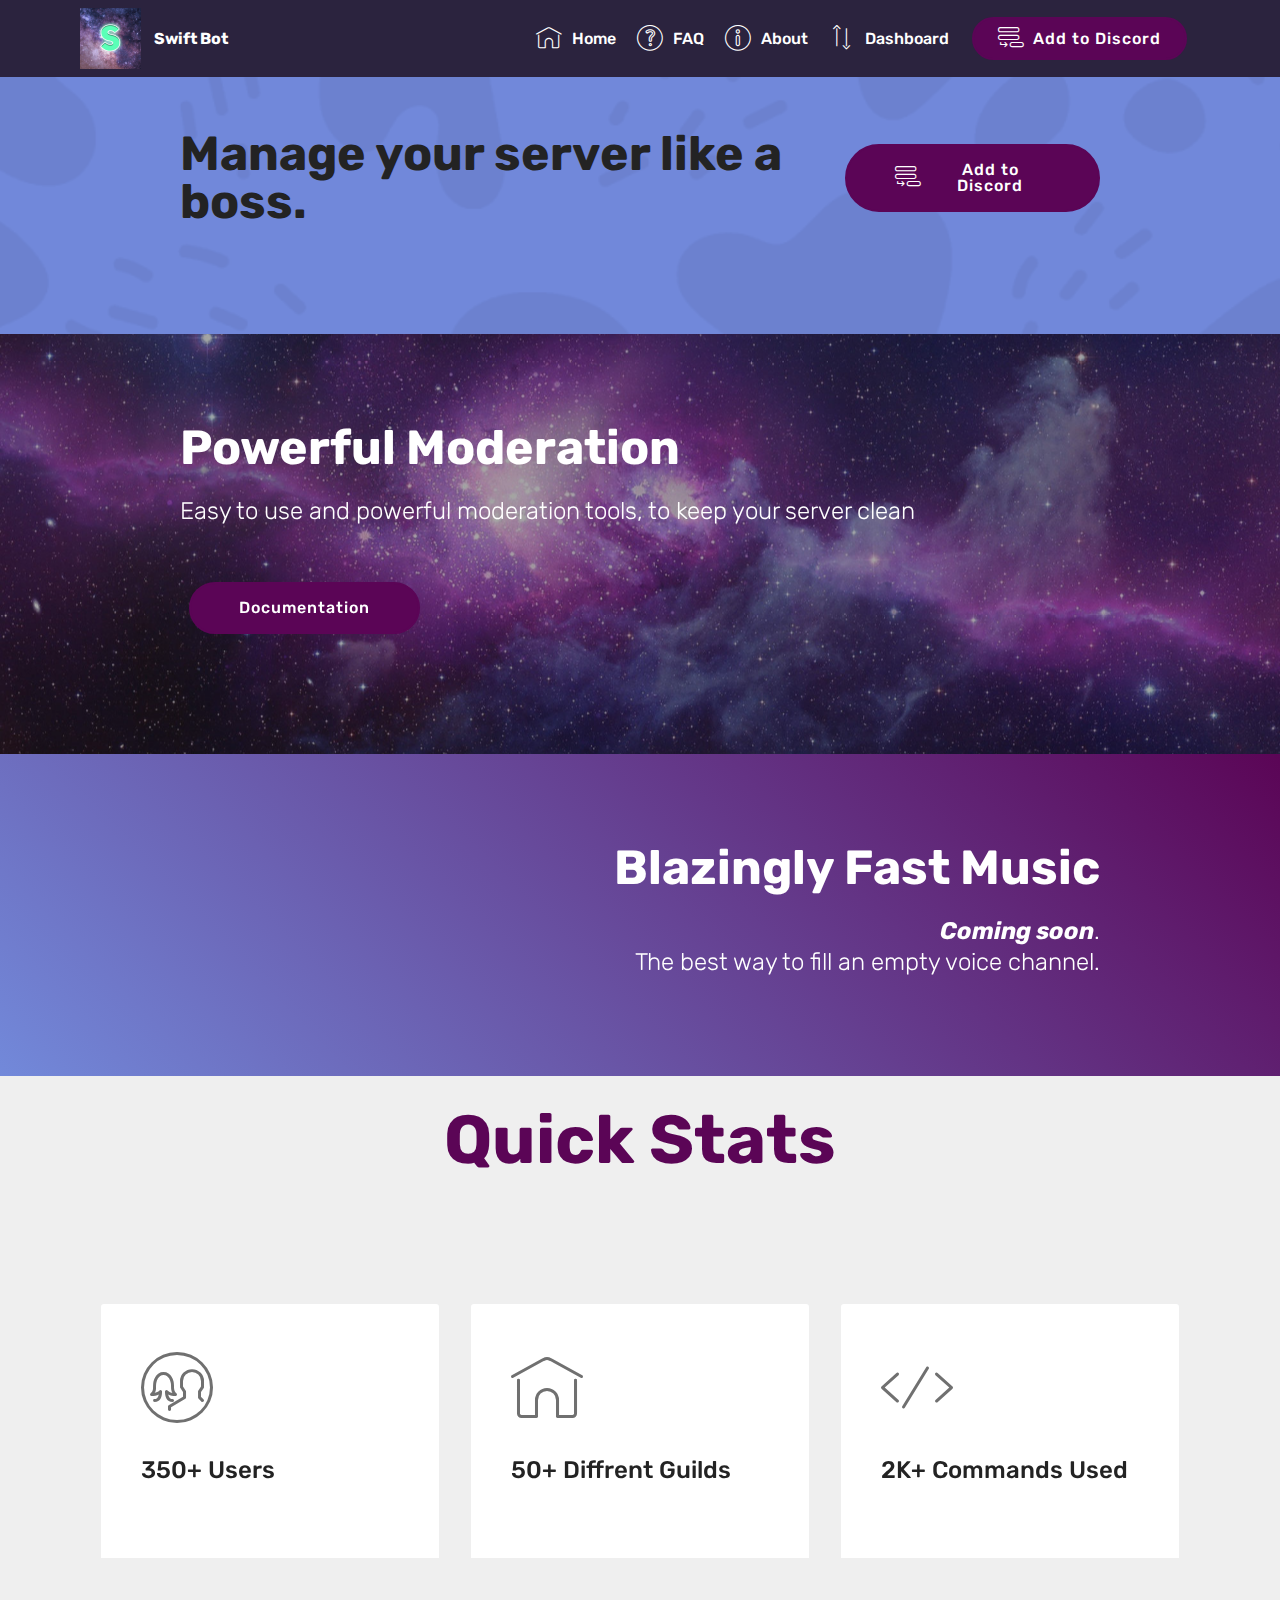
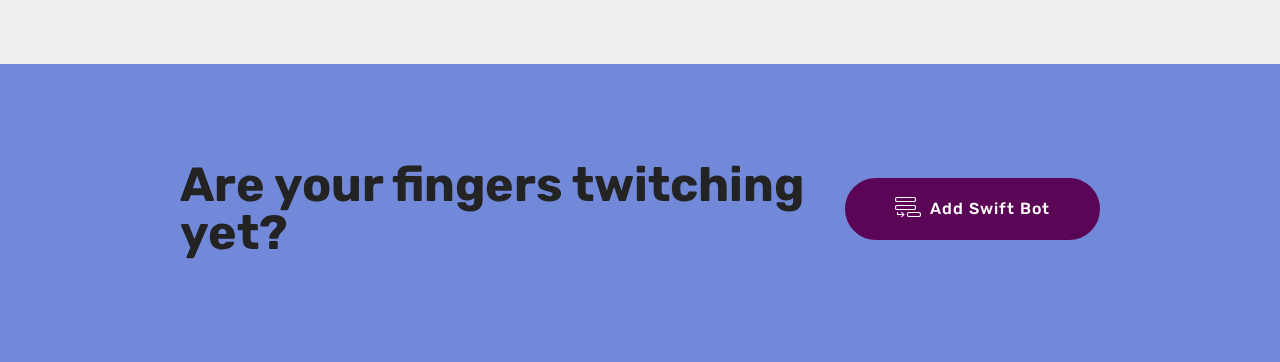
==== commit fef19bd6: "create github pages" ====
--- a/page1.html
+++ b/page1.html
@@ -55,7 +55,7 @@
                     <a class="nav-link link text-white display-4" href="index.html"><span class="mbri-home mbr-iconfont mbr-iconfont-btn"></span>
                         
                         Home</a>
-                </li><li class="nav-item"><a class="nav-link link text-white display-4" href="page2.html"><span class="mbri-question mbr-iconfont mbr-iconfont-btn"></span>FAQ</a></li><li class="nav-item"><a class="nav-link link text-white display-4" href="page1.html"><span class="mbri-info mbr-iconfont mbr-iconfont-btn"></span>About</a></li></ul>
+                </li><li class="nav-item"><a class="nav-link link text-white display-4" href="page2.html"><span class="mbri-question mbr-iconfont mbr-iconfont-btn"></span>FAQ</a></li><li class="nav-item"><a class="nav-link link text-white display-4" href="page1.html"><span class="mbri-info mbr-iconfont mbr-iconfont-btn"></span>About</a></li><li class="nav-item"><a class="nav-link link text-white display-4" href="page3.html"><span class="mbri-up-down mbr-iconfont mbr-iconfont-btn"></span>Dashboard</a></li></ul>
             <div class="navbar-buttons mbr-section-btn"><a class="btn btn-sm btn-primary display-4" href="https://discordapp.com/api/oauth2/authorize?client_id=463547723296014337&permissions=8&scope=bot" target="_blank"><span class="mbri-add-submenu mbr-iconfont mbr-iconfont-btn"></span>
                     
                     Add to Discord</a></div>
@@ -63,7 +63,7 @@
     </nav>
 </section>
 
-<section class="engine"><a href="https://mobiri.se/v">free html templates</a></section><section class="mbr-section info1 cid-r30l1NylQ8" id="info1-b">
+<section class="engine"><a href="https://mobiri.se/c">web builder</a></section><section class="mbr-section info1 cid-r30l1NylQ8" id="info1-b">
 
     
 
@@ -77,7 +77,7 @@
                     Manage your server like a boss.</h2>
             </div>
             <div class="media-container-column col-12 col-lg-3 col-md-4">
-                <div class="mbr-section-btn align-right py-4"><a class="btn btn-primary display-4" href="https://mobirise.com"><span class="mbri-add-submenu mbr-iconfont mbr-iconfont-btn"></span>Add to Discord</a></div>
+                <div class="mbr-section-btn align-right py-4"><a class="btn btn-primary display-4" href="https://discordapp.com/api/oauth2/authorize?client_id=463547723296014337&permissions=8&scope=bot"><span class="mbri-add-submenu mbr-iconfont mbr-iconfont-btn"></span>Add to Discord</a></div>
             </div>
         </div>
     </div>
--- a/assets/mobirise/css/mbr-additional.css
+++ b/assets/mobirise/css/mbr-additional.css
@@ -2719,3 +2719,441 @@
 .cid-r30vLoPuMa .card .card-header a.panel-title h4 .sign {
   padding-right: 1rem;
 }
+.cid-r30dPy1ShO .navbar {
+  padding: .5rem 0;
+  background: #2b233e;
+  transition: none;
+  min-height: 77px;
+}
+.cid-r30dPy1ShO .navbar-dropdown.bg-color.transparent.opened {
+  background: #2b233e;
+}
+.cid-r30dPy1ShO a {
+  font-style: normal;
+}
+.cid-r30dPy1ShO .nav-item span {
+  padding-right: 0.4em;
+  line-height: 0.5em;
+  vertical-align: text-bottom;
+  position: relative;
+  text-decoration: none;
+}
+.cid-r30dPy1ShO .nav-item a {
+  display: flex;
+  align-items: center;
+  justify-content: center;
+  padding: 0.7rem 0 !important;
+  margin: 0rem .65rem !important;
+}
+.cid-r30dPy1ShO .nav-item:focus,
+.cid-r30dPy1ShO .nav-link:focus {
+  outline: none;
+}
+.cid-r30dPy1ShO .btn {
+  padding: 0.4rem 1.5rem;
+  display: inline-flex;
+  align-items: center;
+}
+.cid-r30dPy1ShO .btn .mbr-iconfont {
+  font-size: 1.6rem;
+}
+.cid-r30dPy1ShO .menu-logo {
+  margin-right: auto;
+}
+.cid-r30dPy1ShO .menu-logo .navbar-brand {
+  display: flex;
+  margin-left: 5rem;
+  padding: 0;
+  transition: padding .2s;
+  min-height: 3.8rem;
+  align-items: center;
+}
+.cid-r30dPy1ShO .menu-logo .navbar-brand .navbar-caption-wrap {
+  display: -webkit-flex;
+  -webkit-align-items: center;
+  align-items: center;
+  word-break: break-word;
+  min-width: 7rem;
+  margin: .3rem 0;
+}
+.cid-r30dPy1ShO .menu-logo .navbar-brand .navbar-caption-wrap .navbar-caption {
+  line-height: 1.2rem !important;
+  padding-right: 2rem;
+}
+.cid-r30dPy1ShO .menu-logo .navbar-brand .navbar-logo {
+  font-size: 4rem;
+  transition: font-size 0.25s;
+}
+.cid-r30dPy1ShO .menu-logo .navbar-brand .navbar-logo img {
+  display: flex;
+}
+.cid-r30dPy1ShO .menu-logo .navbar-brand .navbar-logo .mbr-iconfont {
+  transition: font-size 0.25s;
+}
+.cid-r30dPy1ShO .navbar-toggleable-sm .navbar-collapse {
+  justify-content: flex-end;
+  -webkit-justify-content: flex-end;
+  padding-right: 5rem;
+  width: auto;
+}
+.cid-r30dPy1ShO .navbar-toggleable-sm .navbar-collapse .navbar-nav {
+  flex-wrap: wrap;
+  -webkit-flex-wrap: wrap;
+  padding-left: 0;
+}
+.cid-r30dPy1ShO .navbar-toggleable-sm .navbar-collapse .navbar-nav .nav-item {
+  -webkit-align-self: center;
+  align-self: center;
+}
+.cid-r30dPy1ShO .navbar-toggleable-sm .navbar-collapse .navbar-buttons {
+  padding-left: 0;
+  padding-bottom: 0;
+}
+.cid-r30dPy1ShO .dropdown .dropdown-menu {
+  background: #2b233e;
+  display: none;
+  position: absolute;
+  min-width: 5rem;
+  padding-top: 1.4rem;
+  padding-bottom: 1.4rem;
+  text-align: left;
+}
+.cid-r30dPy1ShO .dropdown .dropdown-menu .dropdown-item {
+  width: auto;
+  padding: 0.235em 1.5385em 0.235em 1.5385em !important;
+}
+.cid-r30dPy1ShO .dropdown .dropdown-menu .dropdown-item::after {
+  right: 0.5rem;
+}
+.cid-r30dPy1ShO .dropdown .dropdown-menu .dropdown-submenu {
+  margin: 0;
+}
+.cid-r30dPy1ShO .dropdown.open > .dropdown-menu {
+  display: block;
+}
+.cid-r30dPy1ShO .navbar-toggleable-sm.opened:after {
+  position: absolute;
+  width: 100vw;
+  height: 100vh;
+  content: '';
+  background-color: rgba(0, 0, 0, 0.1);
+  left: 0;
+  bottom: 0;
+  transform: translateY(100%);
+  -webkit-transform: translateY(100%);
+  z-index: 1000;
+}
+.cid-r30dPy1ShO .navbar.navbar-short {
+  min-height: 60px;
+  transition: all .2s;
+}
+.cid-r30dPy1ShO .navbar.navbar-short .navbar-toggler-right {
+  top: 20px;
+}
+.cid-r30dPy1ShO .navbar.navbar-short .navbar-logo a {
+  font-size: 2.5rem !important;
+  line-height: 2.5rem;
+  transition: font-size 0.25s;
+}
+.cid-r30dPy1ShO .navbar.navbar-short .navbar-logo a .mbr-iconfont {
+  font-size: 2.5rem !important;
+}
+.cid-r30dPy1ShO .navbar.navbar-short .navbar-logo a img {
+  height: 3rem !important;
+}
+.cid-r30dPy1ShO .navbar.navbar-short .navbar-brand {
+  min-height: 3rem;
+}
+.cid-r30dPy1ShO button.navbar-toggler {
+  width: 31px;
+  height: 18px;
+  cursor: pointer;
+  transition: all .2s;
+  top: 1.5rem;
+  right: 1rem;
+}
+.cid-r30dPy1ShO button.navbar-toggler:focus {
+  outline: none;
+}
+.cid-r30dPy1ShO button.navbar-toggler .hamburger span {
+  position: absolute;
+  right: 0;
+  width: 30px;
+  height: 2px;
+  border-right: 5px;
+  background-color: #ffffff;
+}
+.cid-r30dPy1ShO button.navbar-toggler .hamburger span:nth-child(1) {
+  top: 0;
+  transition: all .2s;
+}
+.cid-r30dPy1ShO button.navbar-toggler .hamburger span:nth-child(2) {
+  top: 8px;
+  transition: all .15s;
+}
+.cid-r30dPy1ShO button.navbar-toggler .hamburger span:nth-child(3) {
+  top: 8px;
+  transition: all .15s;
+}
+.cid-r30dPy1ShO button.navbar-toggler .hamburger span:nth-child(4) {
+  top: 16px;
+  transition: all .2s;
+}
+.cid-r30dPy1ShO nav.opened .hamburger span:nth-child(1) {
+  top: 8px;
+  width: 0;
+  opacity: 0;
+  right: 50%;
+  transition: all .2s;
+}
+.cid-r30dPy1ShO nav.opened .hamburger span:nth-child(2) {
+  -webkit-transform: rotate(45deg);
+  transform: rotate(45deg);
+  transition: all .25s;
+}
+.cid-r30dPy1ShO nav.opened .hamburger span:nth-child(3) {
+  -webkit-transform: rotate(-45deg);
+  transform: rotate(-45deg);
+  transition: all .25s;
+}
+.cid-r30dPy1ShO nav.opened .hamburger span:nth-child(4) {
+  top: 8px;
+  width: 0;
+  opacity: 0;
+  right: 50%;
+  transition: all .2s;
+}
+.cid-r30dPy1ShO .collapsed.navbar-expand {
+  flex-direction: column;
+}
+.cid-r30dPy1ShO .collapsed .btn {
+  display: flex;
+}
+.cid-r30dPy1ShO .collapsed .navbar-collapse {
+  display: none !important;
+  padding-right: 0 !important;
+}
+.cid-r30dPy1ShO .collapsed .navbar-collapse.collapsing,
+.cid-r30dPy1ShO .collapsed .navbar-collapse.show {
+  display: block !important;
+}
+.cid-r30dPy1ShO .collapsed .navbar-collapse.collapsing .navbar-nav,
+.cid-r30dPy1ShO .collapsed .navbar-collapse.show .navbar-nav {
+  display: block;
+  text-align: center;
+}
+.cid-r30dPy1ShO .collapsed .navbar-collapse.collapsing .navbar-nav .nav-item,
+.cid-r30dPy1ShO .collapsed .navbar-collapse.show .navbar-nav .nav-item {
+  clear: both;
+}
+.cid-r30dPy1ShO .collapsed .navbar-collapse.collapsing .navbar-buttons,
+.cid-r30dPy1ShO .collapsed .navbar-collapse.show .navbar-buttons {
+  text-align: center;
+}
+.cid-r30dPy1ShO .collapsed .navbar-collapse.collapsing .navbar-buttons:last-child,
+.cid-r30dPy1ShO .collapsed .navbar-collapse.show .navbar-buttons:last-child {
+  margin-bottom: 1rem;
+}
+.cid-r30dPy1ShO .collapsed button.navbar-toggler {
+  display: block;
+}
+.cid-r30dPy1ShO .collapsed .navbar-brand {
+  margin-left: 1rem !important;
+}
+.cid-r30dPy1ShO .collapsed .navbar-toggleable-sm {
+  flex-direction: column;
+  -webkit-flex-direction: column;
+}
+.cid-r30dPy1ShO .collapsed .dropdown .dropdown-menu {
+  width: 100%;
+  text-align: center;
+  position: relative;
+  opacity: 0;
+  display: block;
+  height: 0;
+  visibility: hidden;
+  padding: 0;
+  transition-duration: .5s;
+  transition-property: opacity,padding,height;
+}
+.cid-r30dPy1ShO .collapsed .dropdown.open > .dropdown-menu {
+  position: relative;
+  opacity: 1;
+  height: auto;
+  padding: 1.4rem 0;
+  visibility: visible;
+}
+.cid-r30dPy1ShO .collapsed .dropdown .dropdown-submenu {
+  left: 0;
+  text-align: center;
+  width: 100%;
+}
+.cid-r30dPy1ShO .collapsed .dropdown .dropdown-toggle[data-toggle="dropdown-submenu"]::after {
+  margin-top: 0;
+  position: inherit;
+  right: 0;
+  top: 50%;
+  display: inline-block;
+  width: 0;
+  height: 0;
+  margin-left: .3em;
+  vertical-align: middle;
+  content: "";
+  border-top: .30em solid;
+  border-right: .30em solid transparent;
+  border-left: .30em solid transparent;
+}
+@media (max-width: 991px) {
+  .cid-r30dPy1ShO .navbar-expand {
+    flex-direction: column;
+  }
+  .cid-r30dPy1ShO img {
+    height: 3.8rem !important;
+  }
+  .cid-r30dPy1ShO .btn {
+    display: flex;
+  }
+  .cid-r30dPy1ShO button.navbar-toggler {
+    display: block;
+  }
+  .cid-r30dPy1ShO .navbar-brand {
+    margin-left: 1rem !important;
+  }
+  .cid-r30dPy1ShO .navbar-toggleable-sm {
+    flex-direction: column;
+    -webkit-flex-direction: column;
+  }
+  .cid-r30dPy1ShO .navbar-collapse {
+    display: none !important;
+    padding-right: 0 !important;
+  }
+  .cid-r30dPy1ShO .navbar-collapse.collapsing,
+  .cid-r30dPy1ShO .navbar-collapse.show {
+    display: block !important;
+  }
+  .cid-r30dPy1ShO .navbar-collapse.collapsing .navbar-nav,
+  .cid-r30dPy1ShO .navbar-collapse.show .navbar-nav {
+    display: block;
+    text-align: center;
+  }
+  .cid-r30dPy1ShO .navbar-collapse.collapsing .navbar-nav .nav-item,
+  .cid-r30dPy1ShO .navbar-collapse.show .navbar-nav .nav-item {
+    clear: both;
+  }
+  .cid-r30dPy1ShO .navbar-collapse.collapsing .navbar-buttons,
+  .cid-r30dPy1ShO .navbar-collapse.show .navbar-buttons {
+    text-align: center;
+  }
+  .cid-r30dPy1ShO .navbar-collapse.collapsing .navbar-buttons:last-child,
+  .cid-r30dPy1ShO .navbar-collapse.show .navbar-buttons:last-child {
+    margin-bottom: 1rem;
+  }
+  .cid-r30dPy1ShO .dropdown .dropdown-menu {
+    width: 100%;
+    text-align: center;
+    position: relative;
+    opacity: 0;
+    display: block;
+    height: 0;
+    visibility: hidden;
+    padding: 0;
+    transition-duration: .5s;
+    transition-property: opacity,padding,height;
+  }
+  .cid-r30dPy1ShO .dropdown.open > .dropdown-menu {
+    position: relative;
+    opacity: 1;
+    height: auto;
+    padding: 1.4rem 0;
+    visibility: visible;
+  }
+  .cid-r30dPy1ShO .dropdown .dropdown-submenu {
+    left: 0;
+    text-align: center;
+    width: 100%;
+  }
+  .cid-r30dPy1ShO .dropdown .dropdown-toggle[data-toggle="dropdown-submenu"]::after {
+    margin-top: 0;
+    position: inherit;
+    right: 0;
+    top: 50%;
+    display: inline-block;
+    width: 0;
+    height: 0;
+    margin-left: .3em;
+    vertical-align: middle;
+    content: "";
+    border-top: .30em solid;
+    border-right: .30em solid transparent;
+    border-left: .30em solid transparent;
+  }
+}
+@media (min-width: 767px) {
+  .cid-r30dPy1ShO .menu-logo {
+    flex-shrink: 0;
+  }
+}
+.cid-r30dPy1ShO .navbar-collapse {
+  flex-basis: auto;
+}
+.cid-r30dPy1ShO .nav-link:hover,
+.cid-r30dPy1ShO .dropdown-item:hover {
+  color: #c1c1c1 !important;
+}
+.cid-r30ZsdgoSk {
+  padding-top: 30px;
+  padding-bottom: 30px;
+  background-color: #ffffff;
+}
+.cid-r30ZsdgoSk .line {
+  background-color: #149dcc;
+  color: #149dcc;
+  align: center;
+  height: 2px;
+  margin: 0 auto;
+}
+.cid-r30ZsdgoSk .section-text {
+  padding: 2rem 0;
+}
+.cid-r30ZsdgoSk .inner-container {
+  margin: 0 auto;
+}
+@media (max-width: 768px) {
+  .cid-r30ZsdgoSk .inner-container {
+    width: 100% !important;
+  }
+}
+.cid-r30ZELXdgd {
+  padding-top: 90px;
+  padding-bottom: 90px;
+  background-color: #fafafa;
+}
+.cid-r30ZELXdgd h3 {
+  text-align: center;
+  font-weight: 300;
+}
+.cid-r30ZELXdgd .wrap {
+  width: 150px;
+  height: 150px;
+  margin: 0 auto;
+}
+.cid-r30ZELXdgd .mbr-section-subtitle {
+  color: #767676;
+}
+.cid-r30ZELXdgd .card {
+  -webkit-flex-basis: 100%;
+  flex-basis: 100%;
+  word-wrap: break-word;
+}
+.cid-r30ZELXdgd ellipse {
+  stroke: rgba(206, 206, 206, 0.4);
+}
+.cid-r30ZELXdgd path {
+  stroke: #149dcc;
+}
+@media (max-width: 991px) and (min-width: 768px) {
+  .cid-r30ZELXdgd .card {
+    -webkit-flex-basis: 33%;
+    flex-basis: 33%;
+  }
+}
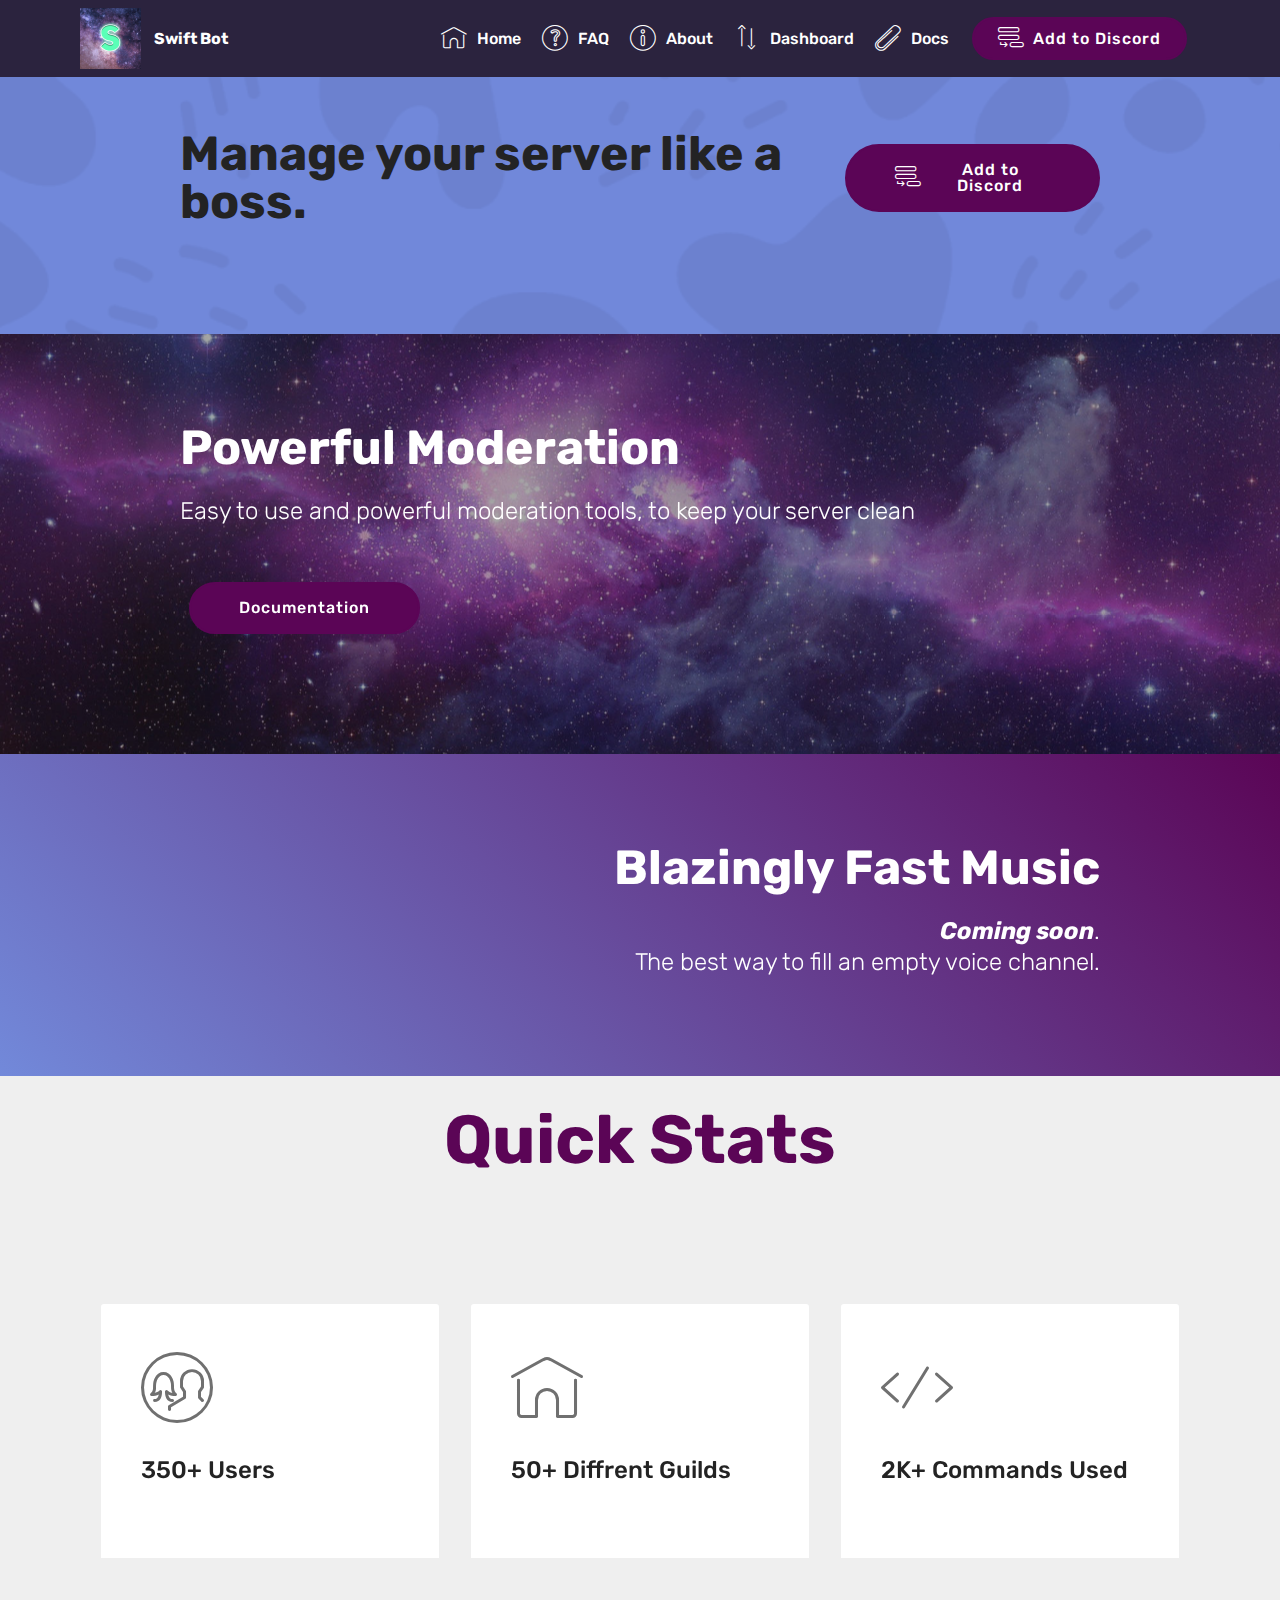
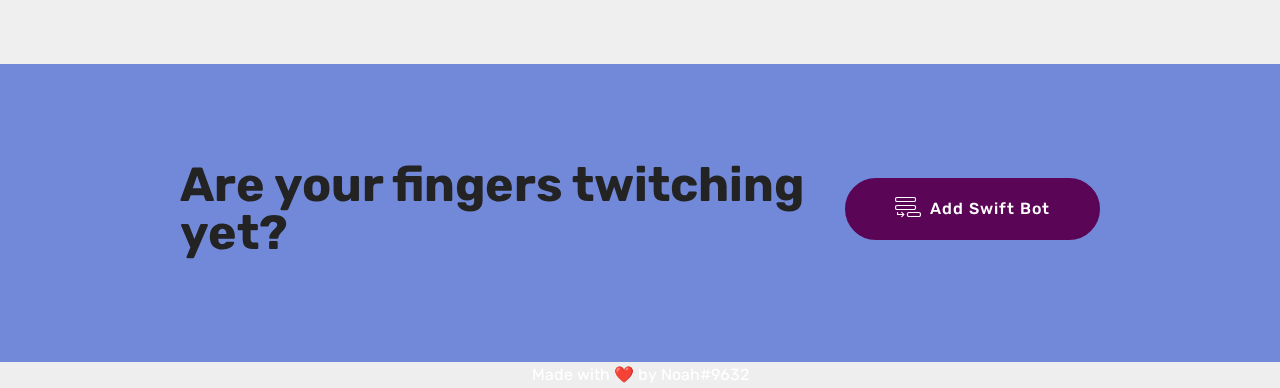
==== commit 4b95e08a: "create github pages" ====
--- a/page1.html
+++ b/page1.html
@@ -38,11 +38,11 @@
         <div class="menu-logo">
             <div class="navbar-brand">
                 <span class="navbar-logo">
-                    <a href="https://mobirise.com">
+                    <a href="index.html">
                          <img src="assets/images/swift-bot-logo-122x122.png" alt="Mobirise" title="" style="height: 3.8rem;">
                     </a>
                 </span>
-                <span class="navbar-caption-wrap"><a class="navbar-caption text-white display-4" href="https://mobirise.com">
+                <span class="navbar-caption-wrap"><a class="navbar-caption text-white display-4" href="index.html">
                         Swift Bot</a></span>
             </div>
         </div>
@@ -55,7 +55,7 @@
                     <a class="nav-link link text-white display-4" href="index.html"><span class="mbri-home mbr-iconfont mbr-iconfont-btn"></span>
                         
                         Home</a>
-                </li><li class="nav-item"><a class="nav-link link text-white display-4" href="page2.html"><span class="mbri-question mbr-iconfont mbr-iconfont-btn"></span>FAQ</a></li><li class="nav-item"><a class="nav-link link text-white display-4" href="page1.html"><span class="mbri-info mbr-iconfont mbr-iconfont-btn"></span>About</a></li><li class="nav-item"><a class="nav-link link text-white display-4" href="page3.html"><span class="mbri-up-down mbr-iconfont mbr-iconfont-btn"></span>Dashboard</a></li></ul>
+                </li><li class="nav-item"><a class="nav-link link text-white display-4" href="page2.html"><span class="mbri-question mbr-iconfont mbr-iconfont-btn"></span>FAQ</a></li><li class="nav-item"><a class="nav-link link text-white display-4" href="page1.html"><span class="mbri-info mbr-iconfont mbr-iconfont-btn"></span>About</a></li><li class="nav-item"><a class="nav-link link text-white display-4" href="https://discordapp.com/api/oauth2/authorize?client_id=463547723296014337&permissions=8&redirect_uri=https%3A%2F%2Fnoahmarshall12.github.io%2Fswift-bot%2Fpage3.html&response_type=code&scope=identify%20guilds%20bot%20email"><span class="mbri-up-down mbr-iconfont mbr-iconfont-btn"></span>Dashboard</a></li><li class="nav-item"><a class="nav-link link text-white display-4" href="https://swift-bot.gitbook.io/wiki/" target="_blank"><span class="mbri-paperclip mbr-iconfont mbr-iconfont-btn"></span>Docs</a></li></ul>
             <div class="navbar-buttons mbr-section-btn"><a class="btn btn-sm btn-primary display-4" href="https://discordapp.com/api/oauth2/authorize?client_id=463547723296014337&permissions=8&scope=bot" target="_blank"><span class="mbri-add-submenu mbr-iconfont mbr-iconfont-btn"></span>
                     
                     Add to Discord</a></div>
@@ -63,7 +63,7 @@
     </nav>
 </section>
 
-<section class="engine"><a href="https://mobiri.se/c">web builder</a></section><section class="mbr-section info1 cid-r30l1NylQ8" id="info1-b">
+<section class="engine"><a href="https://mobiri.se/w">html5 templates</a></section><section class="mbr-section info1 cid-r30l1NylQ8" id="info1-b">
 
     
 
@@ -98,7 +98,7 @@
                 <h3 class="mbr-section-subtitle align-left mbr-light mbr-white pb-3 mbr-fonts-style display-5">
                     Easy to use and powerful moderation tools, to keep your server clean</h3>
                 
-                <div class="mbr-section-btn align-left py-4"><a class="btn btn-primary display-4" href="https://mobirise.com">Documentation</a></div>
+                <div class="mbr-section-btn align-left py-4"><a class="btn btn-primary display-4" href="https://swift-bot.gitbook.io/wiki/" target="_blank">Documentation</a></div>
             </div>
         </div>
     </div>
@@ -201,7 +201,23 @@
                 <h2 class="align-left mbr-bold mbr-fonts-style display-2">Are your fingers twitching yet?</h2>
             </div>
             <div class="media-container-column col-12 col-lg-3 col-md-4">
-                <div class="mbr-section-btn align-right py-4"><a class="btn btn-primary display-4" href="https://mobirise.com"><span class="mbri-add-submenu mbr-iconfont mbr-iconfont-btn"></span>Add Swift Bot</a></div>
+                <div class="mbr-section-btn align-right py-4"><a class="btn btn-primary display-4" href="https://discordapp.com/api/oauth2/authorize?client_id=463547723296014337&permissions=8&redirect_uri=https%3A%2F%2Fnoahmarshall12.github.io%2Fswift-bot%2Fpage3.html&scope=bot" target="_blank"><span class="mbri-add-submenu mbr-iconfont mbr-iconfont-btn"></span>Add Swift Bot</a></div>
+            </div>
+        </div>
+    </div>
+</section>
+
+<section once="" class="cid-r3ak55JL7b" id="footer6-t">
+
+    
+
+    
+
+    <div class="container">
+        <div class="media-container-row align-center mbr-white">
+            <div class="col-12">
+                <p class="mbr-text mb-0 mbr-fonts-style display-7">
+                    Made with&nbsp;❤️ by Noah#9632</p>
             </div>
         </div>
     </div>
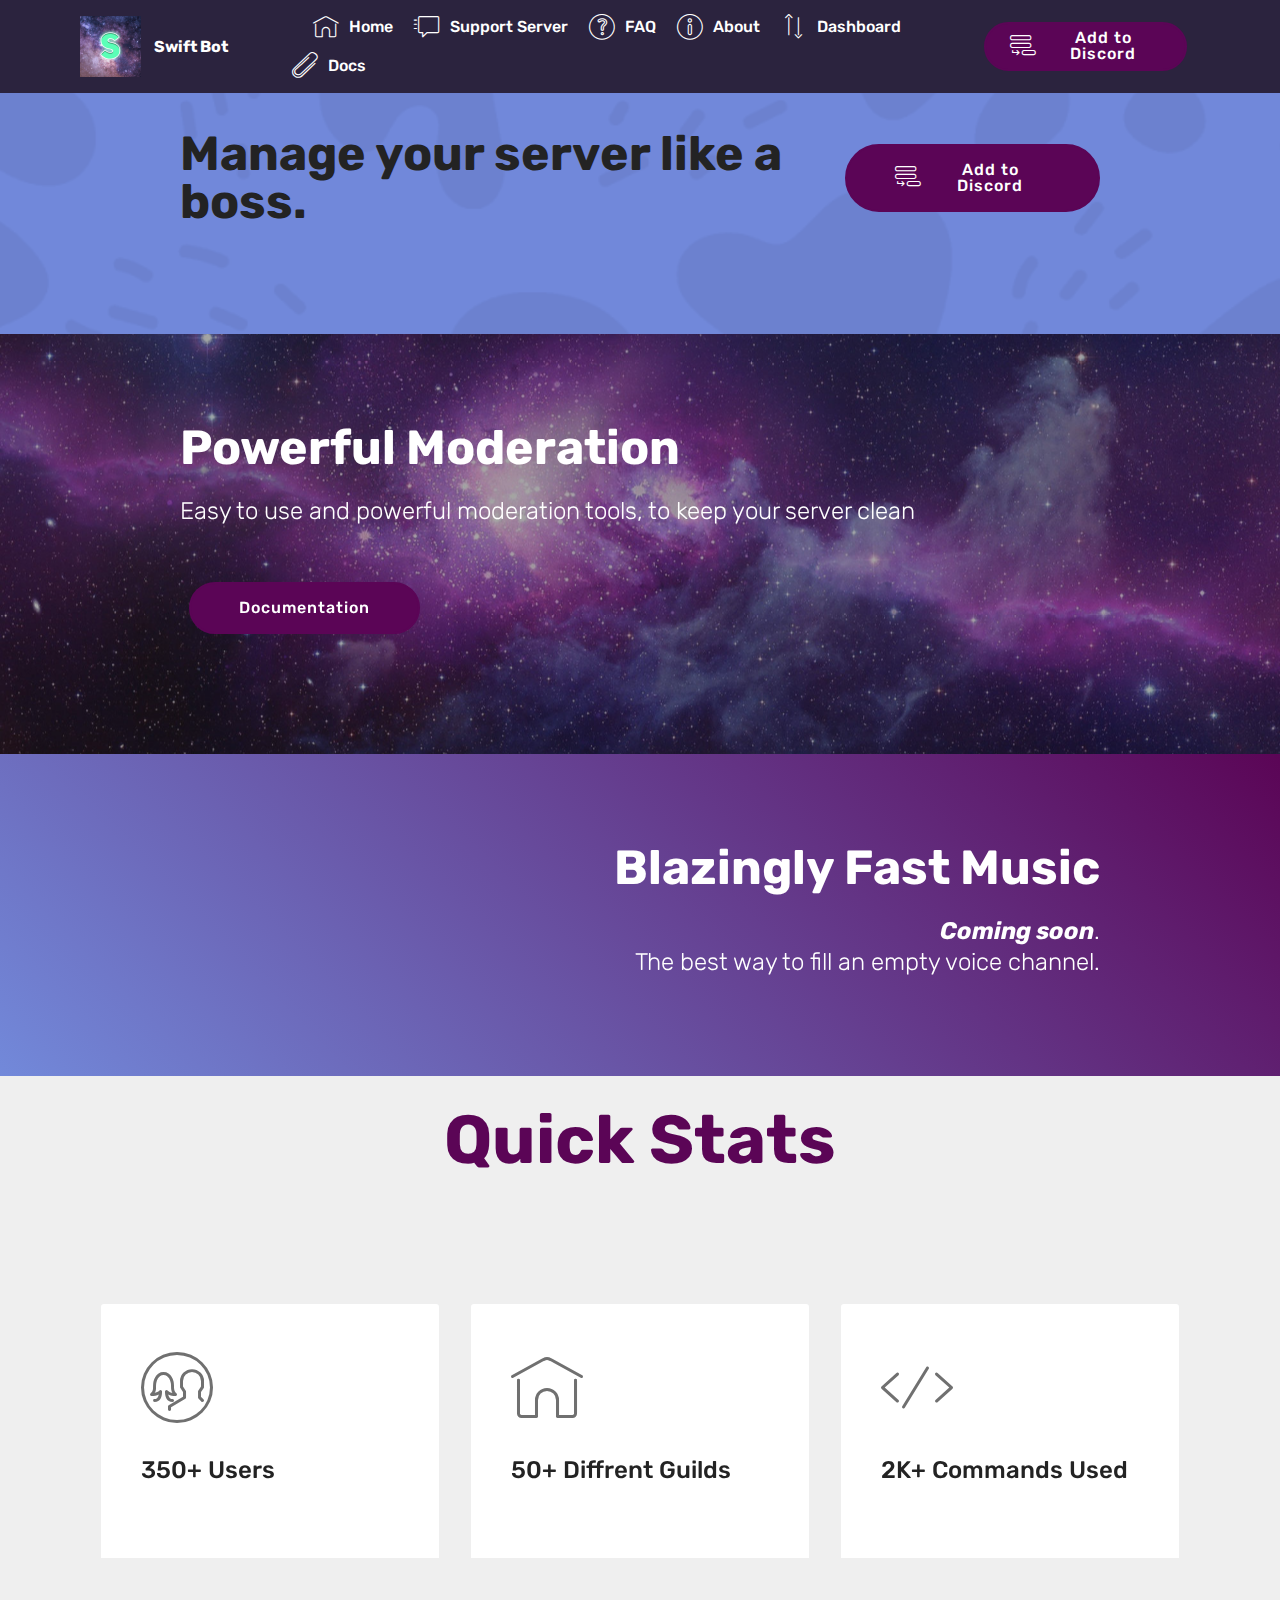
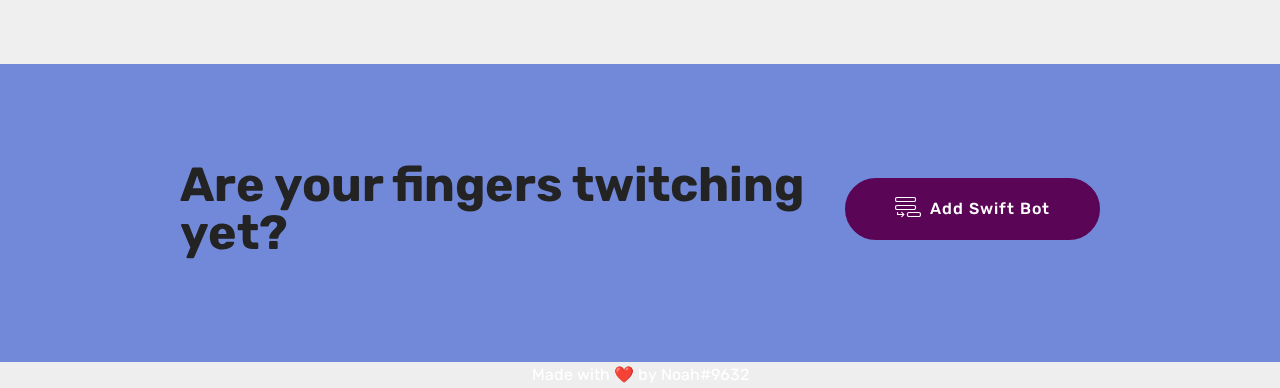
==== commit 4d633279: "create github pages" ====
--- a/page1.html
+++ b/page1.html
@@ -55,7 +55,7 @@
                     <a class="nav-link link text-white display-4" href="index.html"><span class="mbri-home mbr-iconfont mbr-iconfont-btn"></span>
                         
                         Home</a>
-                </li><li class="nav-item"><a class="nav-link link text-white display-4" href="page2.html"><span class="mbri-question mbr-iconfont mbr-iconfont-btn"></span>FAQ</a></li><li class="nav-item"><a class="nav-link link text-white display-4" href="page1.html"><span class="mbri-info mbr-iconfont mbr-iconfont-btn"></span>About</a></li><li class="nav-item"><a class="nav-link link text-white display-4" href="https://discordapp.com/api/oauth2/authorize?client_id=463547723296014337&permissions=8&redirect_uri=https%3A%2F%2Fnoahmarshall12.github.io%2Fswift-bot%2Fpage3.html&response_type=code&scope=identify%20guilds%20bot%20email"><span class="mbri-up-down mbr-iconfont mbr-iconfont-btn"></span>Dashboard</a></li><li class="nav-item"><a class="nav-link link text-white display-4" href="https://swift-bot.gitbook.io/wiki/" target="_blank"><span class="mbri-paperclip mbr-iconfont mbr-iconfont-btn"></span>Docs</a></li></ul>
+                </li><li class="nav-item"><a class="nav-link link text-white display-4" href="https://discord.gg/x8acRTW" target="_blank"><span class="mbri-help mbr-iconfont mbr-iconfont-btn"></span>Support Server</a></li><li class="nav-item"><a class="nav-link link text-white display-4" href="page2.html"><span class="mbri-question mbr-iconfont mbr-iconfont-btn"></span>FAQ</a></li><li class="nav-item"><a class="nav-link link text-white display-4" href="page1.html"><span class="mbri-info mbr-iconfont mbr-iconfont-btn"></span>About</a></li><li class="nav-item"><a class="nav-link link text-white display-4" href="https://discordapp.com/api/oauth2/authorize?client_id=463547723296014337&permissions=8&redirect_uri=https%3A%2F%2Fnoahmarshall12.github.io%2Fswift-bot%2Fpage3.html&response_type=code&scope=identify%20guilds%20bot%20email"><span class="mbri-up-down mbr-iconfont mbr-iconfont-btn"></span>Dashboard</a></li><li class="nav-item"><a class="nav-link link text-white display-4" href="https://swift-bot.gitbook.io/wiki/" target="_blank"><span class="mbri-paperclip mbr-iconfont mbr-iconfont-btn"></span>Docs</a></li></ul>
             <div class="navbar-buttons mbr-section-btn"><a class="btn btn-sm btn-primary display-4" href="https://discordapp.com/api/oauth2/authorize?client_id=463547723296014337&permissions=8&scope=bot" target="_blank"><span class="mbri-add-submenu mbr-iconfont mbr-iconfont-btn"></span>
                     
                     Add to Discord</a></div>
@@ -63,7 +63,7 @@
     </nav>
 </section>
 
-<section class="engine"><a href="https://mobiri.se/w">html5 templates</a></section><section class="mbr-section info1 cid-r30l1NylQ8" id="info1-b">
+<section class="engine"><a href="https://mobiri.se/o">portfolio site templates</a></section><section class="mbr-section info1 cid-r30l1NylQ8" id="info1-b">
 
     
 
